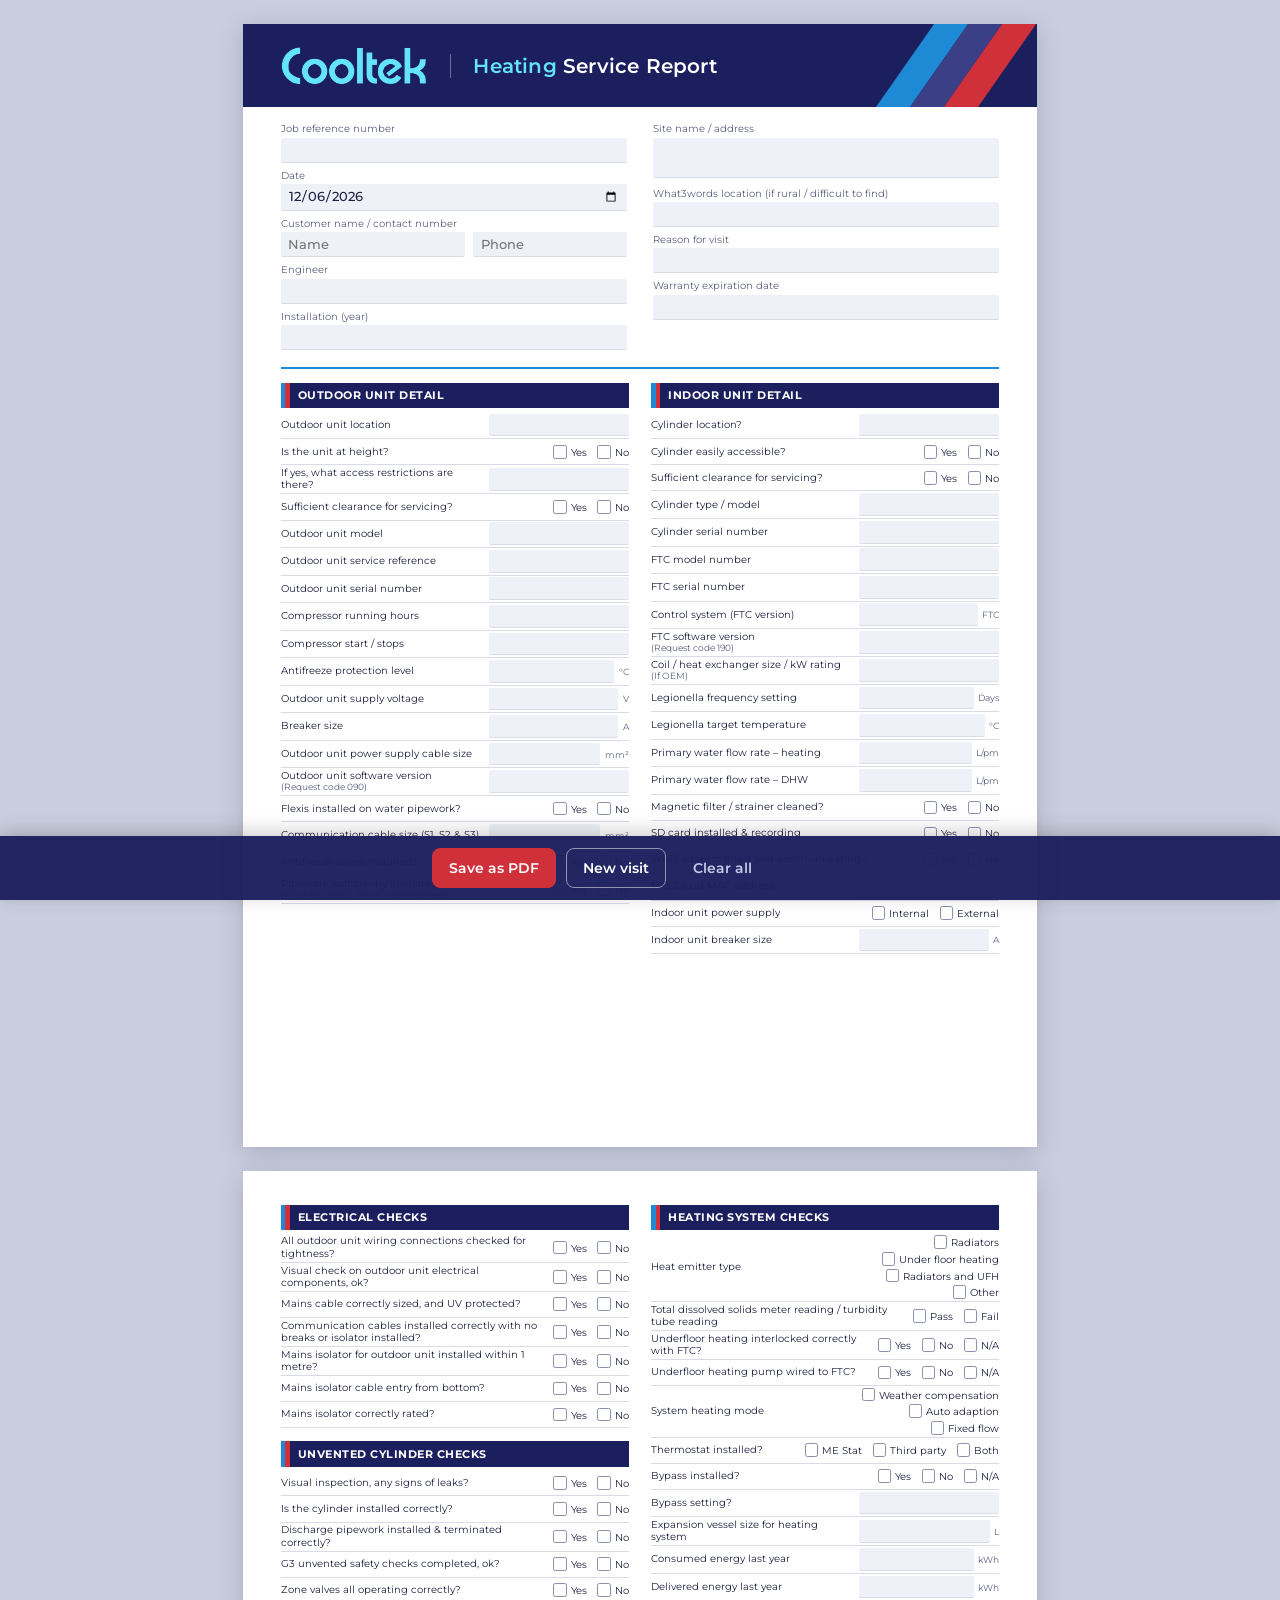
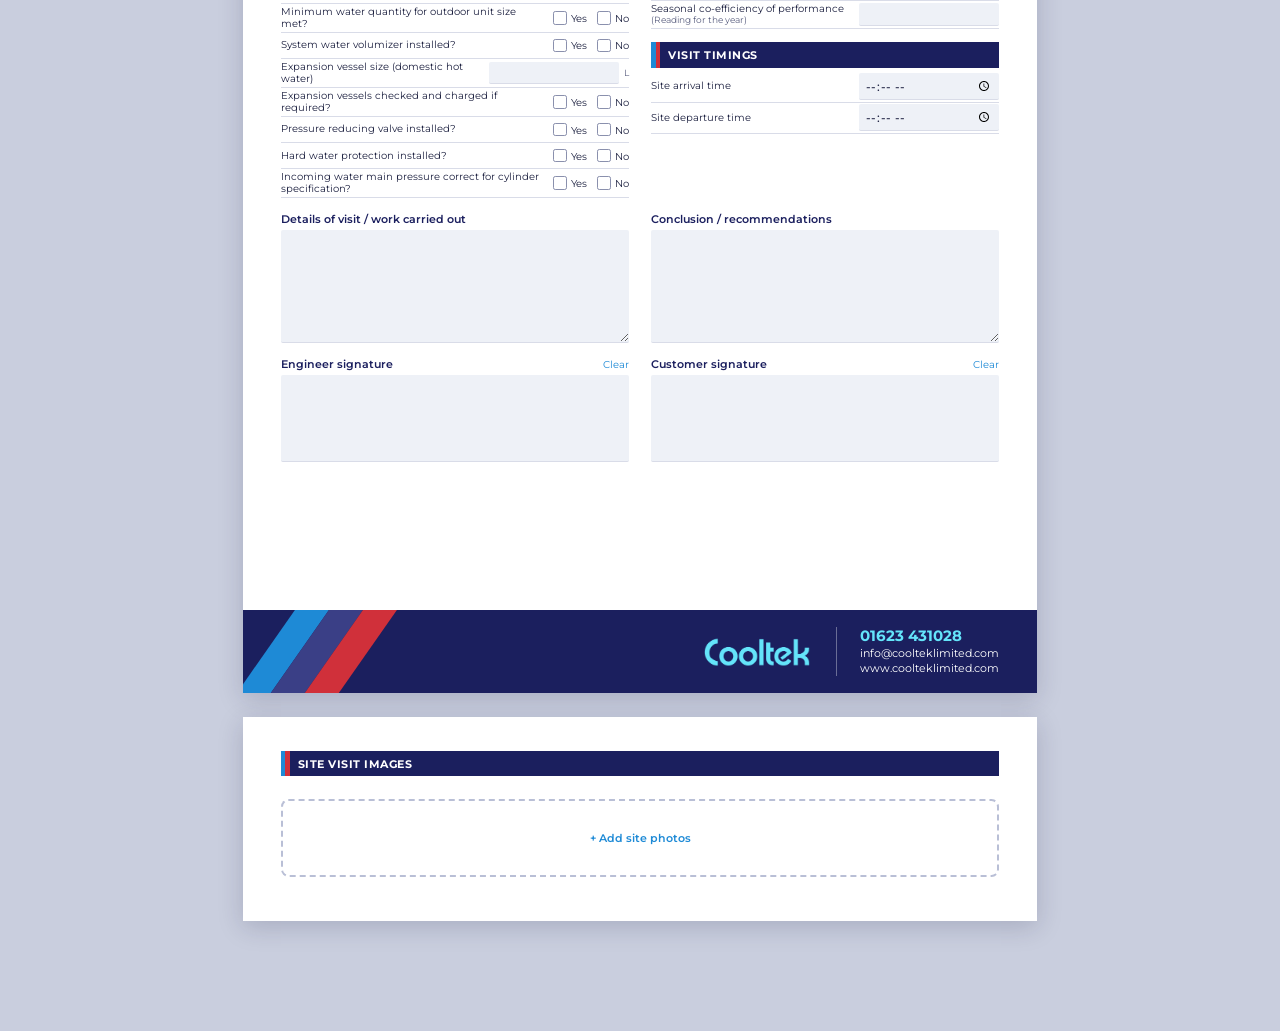
==== index.html @ b704a8ce "Cooltek heating service report web app Co-Authored-By: Claude Opus 5.5 <noreply@anthropic.com> Claud" ====
<!DOCTYPE html>
<html lang="en-GB">
<head>
<meta charset="utf-8">
<meta name="viewport" content="width=device-width, initial-scale=1, viewport-fit=cover">
<title>Cooltek – Heating Service Report</title>
<meta name="theme-color" content="#1b1f5e">
<link rel="manifest" href="manifest.webmanifest">
<link rel="icon" href="icons/icon-192.png">
<link rel="apple-touch-icon" href="icons/icon-192.png">
<link rel="preconnect" href="https://fonts.googleapis.com">
<link rel="preconnect" href="https://fonts.gstatic.com" crossorigin>
<link href="https://fonts.googleapis.com/css2?family=Montserrat:wght@400;500;600;700&display=swap" rel="stylesheet">
<link rel="stylesheet" href="style.css">
</head>
<body>

<div id="pages">
  <!-- PAGE 1 -->
  <section class="page" id="page1">
    <header class="brand-head">
      <img src="logo.png" alt="Cooltek" class="logo">
      <div class="title"><span>Heating</span> Service Report</div>
      <div class="stripes" aria-hidden="true"><i></i><i></i><i></i></div>
    </header>

    <div class="details">
      <div class="col" id="details-left"></div>
      <div class="col" id="details-right"></div>
    </div>

    <div class="two-col">
      <div class="block">
        <h2>Outdoor unit detail</h2>
        <div id="outdoor"></div>
      </div>
      <div class="block">
        <h2>Indoor unit detail</h2>
        <div id="indoor"></div>
      </div>
    </div>
    <div class="page-foot"><span class="pf-contact"></span><span>Page 1 of <b class="pcount">2</b></span></div>
  </section>

  <!-- PAGE 2 -->
  <section class="page" id="page2">
    <div class="two-col top">
      <div>
        <div class="block">
          <h2>Electrical checks</h2>
          <div id="electrical"></div>
        </div>
        <div class="block">
          <h2>Unvented cylinder checks</h2>
          <div id="unvented"></div>
        </div>
      </div>
      <div>
        <div class="block">
          <h2>Heating system checks</h2>
          <div id="heating"></div>
        </div>
        <div class="block">
          <h2>Visit timings</h2>
          <div id="timings"></div>
        </div>
      </div>
    </div>

    <div class="two-col notes">
      <div class="note">
        <label for="f-workDone">Details of visit / work carried out</label>
        <textarea id="f-workDone" data-key="workDone" rows="5"></textarea>
        <div class="print-text" data-mirror="workDone"></div>
      </div>
      <div class="note">
        <label for="f-conclusion">Conclusion / recommendations</label>
        <textarea id="f-conclusion" data-key="conclusion" rows="5"></textarea>
        <div class="print-text" data-mirror="conclusion"></div>
      </div>
    </div>

    <div class="two-col sigs">
      <div class="sig">
        <div class="sig-head"><label>Engineer signature</label><button type="button" class="link no-print" data-clear-sig="sigEngineer">Clear</button></div>
        <canvas data-sig="sigEngineer"></canvas>
      </div>
      <div class="sig">
        <div class="sig-head"><label>Customer signature</label><button type="button" class="link no-print" data-clear-sig="sigCustomer">Clear</button></div>
        <canvas data-sig="sigCustomer"></canvas>
      </div>
    </div>

    <footer class="brand-foot">
      <div class="stripes" aria-hidden="true"><i></i><i></i><i></i></div>
      <img src="logo.png" alt="Cooltek" class="logo">
      <div class="contact">
        <b>01623 431028</b>
        <span>info@coolteklimited.com</span>
        <span>www.coolteklimited.com</span>
      </div>
    </footer>
    <div class="page-foot"><span class="pf-contact"></span><span>Page 2 of <b class="pcount">2</b></span></div>
  </section>

  <!-- PHOTO PAGES are added here by app.js -->
  <section class="page photos-page no-print-empty" id="photosEditor">
    <div class="block">
      <h2>Site visit images</h2>
      <div class="photo-grid" id="photoGrid"></div>
      <label class="add-photos no-print">
        <input type="file" accept="image/*" multiple id="photoInput" hidden>
        <span>+ Add site photos</span>
      </label>
    </div>
  </section>
</div>

<nav class="toolbar no-print">
  <button type="button" class="btn primary" id="btnPdf">Save as PDF</button>
  <button type="button" class="btn" id="btnNewVisit" title="Keep customer, site and unit details, clear everything else">New visit</button>
  <button type="button" class="btn ghost" id="btnClear">Clear all</button>
  <span class="saved" id="savedNote"></span>
</nav>

<script src="app.js"></script>
</body>
</html>
---- style.css ----
/* ===== Cooltek brand ===== */
:root{
  --cyan:#64e4fa;      /* logo */
  --blue:#1e8ad6;      /* stripe 1 */
  --navy:#1b1f5e;      /* stripe 2 / text */
  --red:#d0303a;       /* stripe 3 */
  --ink:#1d2140;
  --muted:#5b6080;
  --line:#d9dce8;
  --fill:#eef1f7;
  --font:"Montserrat",system-ui,-apple-system,"Segoe UI",Roboto,Arial,sans-serif;
}
*{box-sizing:border-box}
html,body{margin:0}
body{font-family:var(--font);color:var(--ink);background:#c9cede;-webkit-print-color-adjust:exact;print-color-adjust:exact}
button,input,textarea,select{font:inherit;color:inherit}

/* ===== Pages ===== */
#pages{padding:24px 0 110px;display:flex;flex-direction:column;align-items:center;gap:24px}
.page{
  background:#fff;width:210mm;min-height:297mm;padding:9mm 10mm 8mm;
  box-shadow:0 6px 24px rgba(20,24,60,.18);position:relative;display:flex;flex-direction:column;
  font-size:8.4pt;
}

/* ===== Header / footer ===== */
.brand-head{
  background:var(--navy);color:#fff;display:flex;align-items:center;gap:6mm;
  margin:-9mm -10mm 4mm;padding:5mm 10mm;position:relative;overflow:hidden;min-height:22mm;
}
.brand-head .logo{height:11mm;width:auto;position:relative;z-index:1}
.brand-head .title{font-size:15pt;font-weight:600;letter-spacing:.2px;position:relative;z-index:1;
  border-left:1px solid rgba(255,255,255,.35);padding-left:6mm}
.brand-head .title span{color:var(--cyan)}
.stripes{position:absolute;top:0;bottom:0;display:flex;gap:0}
.stripes i{display:block;width:9mm;height:100%;transform:skewX(-35deg)}
.stripes i:nth-child(1){background:var(--blue)}
.stripes i:nth-child(2){background:#fff}
.stripes i:nth-child(3){background:var(--red)}
.brand-head .stripes{right:8mm}
.brand-head .stripes i:nth-child(2){background:#3a3f86}

.brand-foot{
  margin:auto -10mm -8mm;margin-top:auto;background:var(--navy);color:#fff;position:relative;overflow:hidden;
  display:flex;align-items:center;justify-content:flex-end;gap:7mm;padding:4.5mm 10mm;min-height:18mm;
}
.brand-foot .stripes{left:6mm}
.brand-foot .stripes i:nth-child(2){background:#3a3f86}
.brand-foot .logo{height:8mm;position:relative}
.brand-foot .contact{display:flex;flex-direction:column;font-size:8pt;line-height:1.35;
  border-left:1px solid rgba(255,255,255,.35);padding-left:6mm;position:relative}
.brand-foot .contact b{font-size:11pt;color:var(--cyan)}
.page-foot{display:none}

/* ===== Job details ===== */
.details{display:grid;grid-template-columns:1fr 1fr;gap:0 7mm;padding-bottom:3mm;border-bottom:2px solid var(--blue);margin-bottom:3.5mm}
.dfield{margin-bottom:1.6mm}
.dfield label{display:block;font-size:7.6pt;color:var(--muted);margin-bottom:.6mm}
.dfield input,.dfield textarea{width:100%;background:var(--fill);border:0;border-bottom:1.5px solid var(--line);
  padding:1.2mm 2mm;font-size:9.5pt;font-weight:500;border-radius:2px;outline:none;resize:none}
.dfield input:focus,.dfield textarea:focus,.val input:focus,.note textarea:focus{border-bottom-color:var(--blue);background:#e3f4fd}
.dfield .split{display:grid;grid-template-columns:1.2fr 1fr;gap:2mm}

/* ===== Sections ===== */
.two-col{display:grid;grid-template-columns:1fr 1fr;gap:6mm}
.block{margin-bottom:3.5mm}
.block h2{
  margin:0 0 1mm;font-size:8.6pt;text-transform:uppercase;letter-spacing:.5px;font-weight:700;
  background:var(--navy);color:#fff;padding:1.5mm 2.5mm 1.5mm 4.5mm;position:relative;
}
.block h2::before{content:"";position:absolute;left:0;top:0;bottom:0;width:1.2mm;background:var(--blue)}
.block h2::after{content:"";position:absolute;left:1.2mm;top:0;bottom:0;width:1.2mm;background:var(--red)}

.row{display:grid;grid-template-columns:1fr 37mm;align-items:center;gap:2mm;
  border-bottom:1px solid var(--line);min-height:6.9mm;padding:.5mm 0}
.row > label{font-size:7.6pt;line-height:1.2;color:var(--ink)}
.row > label small{display:block;color:var(--muted);font-size:6.8pt}
.row.wide{grid-template-columns:1fr}
.row.wide .val{justify-content:flex-start}
.val{display:flex;align-items:center;gap:1.2mm;justify-content:flex-end;flex-wrap:wrap}
.val input[type=text],.val input[type=time],.val input[type=number]{
  flex:1;min-width:0;width:100%;background:var(--fill);border:0;border-bottom:1.5px solid var(--line);
  padding:.9mm 1.5mm;font-size:9pt;font-weight:500;border-radius:2px;outline:none}
.row.opts{grid-template-columns:1fr auto}
.iw{display:block;flex:1;min-width:0}
.iw input{width:100%}
.pv{display:none}
.unit{font-size:7pt;color:var(--muted);white-space:nowrap}

/* tick options */
.opt{display:inline-flex;align-items:center;gap:1mm;font-size:7.4pt;cursor:pointer;user-select:none;white-space:nowrap}
.opt input{position:absolute;opacity:0;pointer-events:none}
.opt .box{width:3.6mm;height:3.6mm;border:1.2px solid #8a90ad;border-radius:.6mm;display:inline-grid;place-items:center;background:#fff}
.opt input:checked + .box{background:var(--navy);border-color:var(--navy)}
.opt input:checked + .box::after{content:"";width:1mm;height:2mm;border:solid #fff;border-width:0 .45mm .45mm 0;transform:translateY(-.25mm) rotate(45deg)}
.opt input:focus-visible + .box{outline:2px solid var(--blue);outline-offset:1px}
.opt + .opt{margin-left:1.6mm}
.val.stack{flex-direction:column;align-items:flex-end;gap:.8mm}
.val.stack .opt{margin-left:0}
.val.grid2{display:grid;grid-template-columns:auto auto;justify-content:end;gap:.8mm 2.5mm}
.val.grid2 .opt{margin-left:0}

/* notes */
.notes{margin-top:.5mm}
.note label{display:block;font-weight:600;font-size:8pt;margin-bottom:1mm;color:var(--navy)}
.note textarea{width:100%;background:var(--fill);border:0;border-bottom:1.5px solid var(--line);padding:2mm;font-size:9pt;
  resize:vertical;outline:none;border-radius:2px;min-height:30mm;line-height:1.35}
.print-text{display:none}

/* signatures */
.sigs{margin:3mm 0 4mm}
.sig-head{display:flex;justify-content:space-between;align-items:baseline}
.sig-head label{font-weight:600;font-size:8pt;color:var(--navy)}
.sig canvas{display:block;width:100%;aspect-ratio:4/1;height:auto;background:var(--fill);border-bottom:1.5px solid var(--line);touch-action:none;cursor:crosshair;border-radius:2px;margin-top:1mm}
.link{background:none;border:0;color:var(--blue);font-size:7.5pt;cursor:pointer;padding:0}

/* photos */
.photo-grid{display:grid;grid-template-columns:1fr 1fr;gap:4mm;margin-top:2mm}
.photo{position:relative;break-inside:avoid;page-break-inside:avoid}
.photo img{display:block;width:100%;height:78mm;object-fit:cover;border-radius:1mm;background:var(--fill)}
.photo .del{position:absolute;top:2mm;right:2mm;width:8mm;height:8mm;border-radius:50%;border:0;background:rgba(27,31,94,.85);color:#fff;font-size:12pt;cursor:pointer;line-height:1}
.add-photos{display:flex;justify-content:center;align-items:center;margin-top:4mm;border:2px dashed #b9bfd6;border-radius:2mm;padding:8mm;cursor:pointer;color:var(--blue);font-weight:600}
.add-photos:hover{background:#f4f8ff}
.photos-page{min-height:auto}

/* ===== Toolbar ===== */
.toolbar{position:fixed;left:0;right:0;bottom:0;display:flex;gap:10px;align-items:center;justify-content:center;flex-wrap:wrap;
  padding:12px 14px calc(12px + env(safe-area-inset-bottom));background:rgba(27,31,94,.97);box-shadow:0 -4px 18px rgba(0,0,0,.2);z-index:10}
.btn{border:1.5px solid rgba(255,255,255,.5);background:transparent;color:#fff;border-radius:8px;padding:10px 16px;font-weight:600;font-size:14px;cursor:pointer}
.btn.primary{background:var(--red);border-color:var(--red)}
.btn.ghost{border-color:transparent;color:#c5c9e6}
.btn:active{transform:translateY(1px)}
.saved{color:#9fe9f8;font-size:12px;min-width:70px}

/* ===== Mobile screen layout ===== */
@media screen and (max-width: 860px){
  #pages{padding:0 0 120px;gap:10px}
  .page{width:100%;min-height:0;padding:14px 14px 16px;font-size:13px;box-shadow:none}
  .brand-head{margin:-14px -14px 14px;padding:16px 14px;min-height:0;gap:14px;flex-wrap:wrap}
  .brand-head .logo{height:30px}
  .brand-head .title{font-size:17px;padding-left:14px}
  .brand-head .stripes{right:-30px}
  .brand-head .stripes i{width:22px}
  .brand-foot{margin:16px -14px -16px;justify-content:center;padding:16px 14px}
  .brand-foot .stripes{display:none}
  .brand-foot .logo{height:24px}
  .brand-foot .contact{font-size:12px;padding-left:14px}
  .brand-foot .contact b{font-size:15px}
  .details,.two-col{grid-template-columns:1fr;gap:0}
  .details{padding-bottom:10px;margin-bottom:14px}
  .dfield{margin-bottom:10px}
  .dfield label,.row > label,.note label,.sig-head label{font-size:13px}
  .row > label small{font-size:11.5px}
  .dfield input,.dfield textarea,.val input[type=text],.val input[type=time],.val input[type=number],.note textarea{font-size:16px;padding:9px 10px}
  .block{margin-bottom:16px}
  .block h2{font-size:13px;padding:9px 10px 9px 16px}
  .block h2::before,.block h2::after{width:4px}
  .block h2::after{left:4px}
  .row:not(.opts){grid-template-columns:1fr 46%}
  .row{min-height:48px;padding:6px 0;gap:10px}
  .unit{font-size:12px}
  .opt{font-size:14px;gap:6px;padding:4px 0}
  .opt .box{width:24px;height:24px;border-radius:5px;border-width:2px}
  .opt input:checked + .box::after{width:6px;height:12px;border-width:0 3px 3px 0}
  .opt + .opt{margin-left:12px}
  .val.stack{gap:4px}.val.grid2{gap:4px 12px}
  .note{margin-bottom:12px}
  .note textarea{min-height:120px}
  .link{font-size:14px}
  .photo img{height:42vw}
  .photo .del{width:32px;height:32px;font-size:18px}
  .btn{padding:11px 14px;font-size:15px;flex:1 1 auto}
  .saved{flex-basis:100%;text-align:center;min-width:0;order:9}
}

/* ===== PRINT / PDF ===== */
@page{size:A4;margin:0}
@media print{
  html,body{background:#fff}
  #pages{padding:0;gap:0;display:block}
  .page{box-shadow:none;margin:0;width:210mm;height:297mm;min-height:0;overflow:hidden;page-break-after:always;break-after:page}
  .page:last-child{page-break-after:auto;break-after:auto}
  .no-print,.toolbar,.photo .del{display:none !important}
  .photos-page{height:auto;overflow:visible}
  .photos-page.empty{display:none !important}
  #page2.last{page-break-after:auto;break-after:auto}
  input,textarea{border-bottom-color:transparent !important}
  .note textarea{display:none}
  .print-text{display:block;white-space:pre-wrap;background:var(--fill);padding:2mm;font-size:9pt;line-height:1.35;height:36mm;overflow:hidden;border-radius:2px}
  .iw input{display:none !important}
  .pv{display:block;background:var(--fill);border-radius:2px;white-space:pre-wrap;overflow-wrap:anywhere;font-weight:500}
  .dfield .pv{font-size:9.5pt;padding:1.2mm 2mm;min-height:6.6mm}
  .val .pv{font-size:9pt;padding:.9mm 1.5mm;min-height:5.4mm;line-height:1.2}
  .dfield input,.val input{background:var(--fill)}
  input::placeholder,textarea::placeholder{color:transparent}
  input[type=time]::-webkit-calendar-picker-indicator,input[type=date]::-webkit-calendar-picker-indicator{display:none}
}
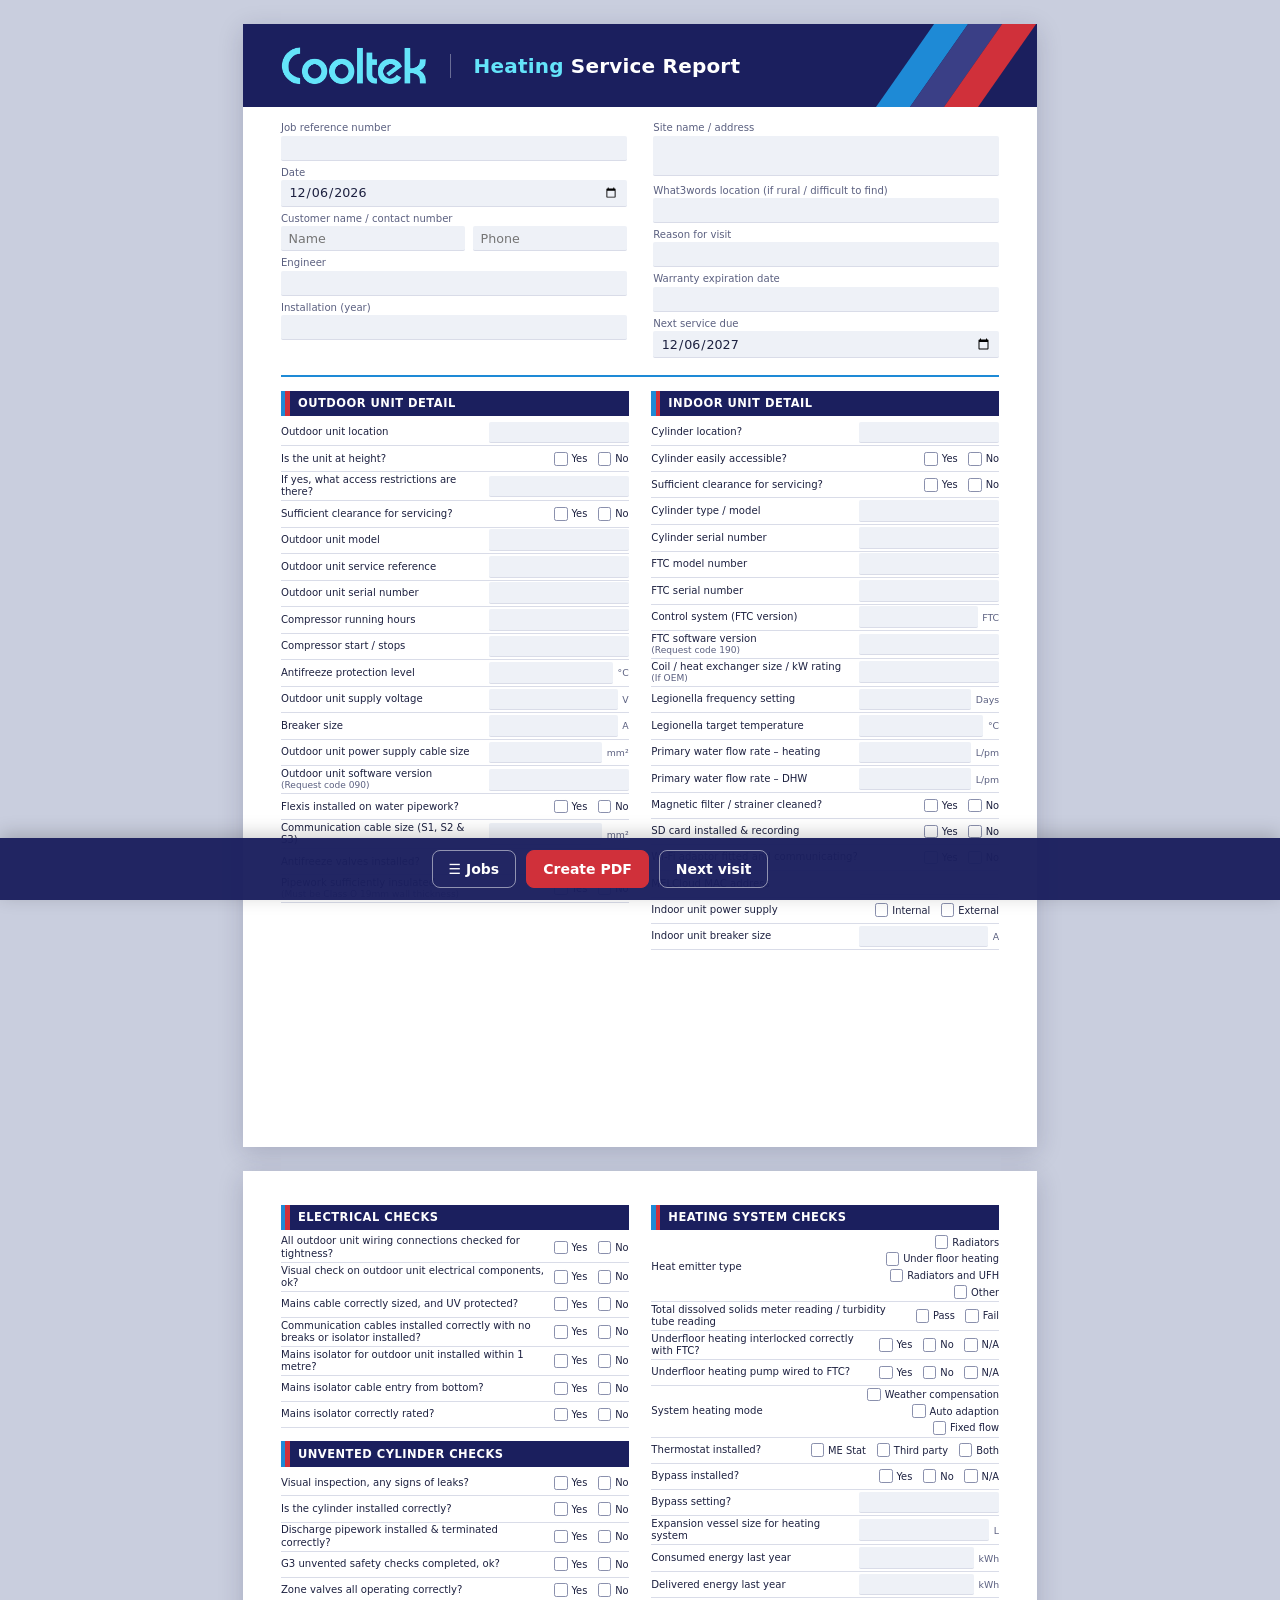
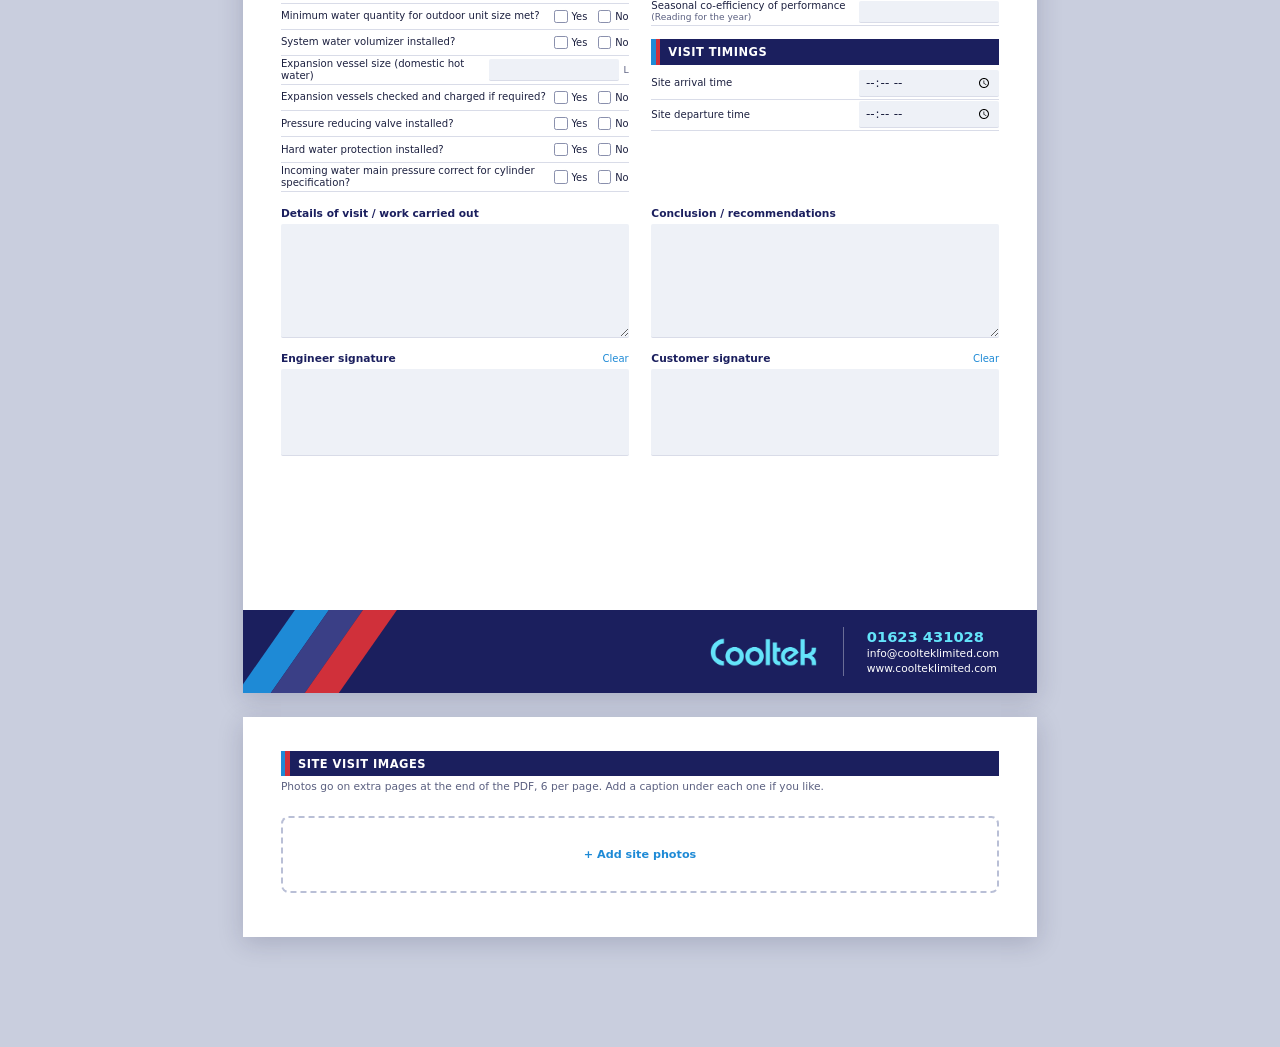
==== commit 2f3d6ff7: "One-tap PDF with share, saved jobs, last-visit comparison, next service date, photo captions, footer" ====
--- a/index.html
+++ b/index.html
@@ -8,9 +8,6 @@
 <link rel="manifest" href="manifest.webmanifest">
 <link rel="icon" href="icons/icon-192.png">
 <link rel="apple-touch-icon" href="icons/icon-192.png">
-<link rel="preconnect" href="https://fonts.googleapis.com">
-<link rel="preconnect" href="https://fonts.gstatic.com" crossorigin>
-<link href="https://fonts.googleapis.com/css2?family=Montserrat:wght@400;500;600;700&display=swap" rel="stylesheet">
 <link rel="stylesheet" href="style.css">
 </head>
 <body>
@@ -39,7 +36,6 @@
         <div id="indoor"></div>
       </div>
     </div>
-    <div class="page-foot"><span class="pf-contact"></span><span>Page 1 of <b class="pcount">2</b></span></div>
   </section>
 
   <!-- PAGE 2 -->
@@ -94,21 +90,17 @@
     <footer class="brand-foot">
       <div class="stripes" aria-hidden="true"><i></i><i></i><i></i></div>
       <img src="logo.png" alt="Cooltek" class="logo">
-      <div class="contact">
-        <b>01623 431028</b>
-        <span>info@coolteklimited.com</span>
-        <span>www.coolteklimited.com</span>
-      </div>
+      <div class="contact" id="footContact"></div>
     </footer>
-    <div class="page-foot"><span class="pf-contact"></span><span>Page 2 of <b class="pcount">2</b></span></div>
   </section>
 
-  <!-- PHOTO PAGES are added here by app.js -->
-  <section class="page photos-page no-print-empty" id="photosEditor">
+  <!-- Photos (on screen only; the PDF gets its own photo pages) -->
+  <section class="page photos-page no-print" id="photosEditor">
     <div class="block">
       <h2>Site visit images</h2>
+      <p class="hint">Photos go on extra pages at the end of the PDF, 6 per page. Add a caption under each one if you like.</p>
       <div class="photo-grid" id="photoGrid"></div>
-      <label class="add-photos no-print">
+      <label class="add-photos">
         <input type="file" accept="image/*" multiple id="photoInput" hidden>
         <span>+ Add site photos</span>
       </label>
@@ -117,11 +109,41 @@
 </div>
 
 <nav class="toolbar no-print">
-  <button type="button" class="btn primary" id="btnPdf">Save as PDF</button>
-  <button type="button" class="btn" id="btnNewVisit" title="Keep customer, site and unit details, clear everything else">New visit</button>
-  <button type="button" class="btn ghost" id="btnClear">Clear all</button>
+  <button type="button" class="btn" id="btnJobs">☰ Jobs</button>
+  <button type="button" class="btn primary" id="btnPdf">Create PDF</button>
+  <button type="button" class="btn" id="btnNewVisit" title="Start next visit for this site">Next visit</button>
   <span class="saved" id="savedNote"></span>
 </nav>
+
+<!-- Jobs panel -->
+<div class="overlay no-print" id="jobsPanel" hidden>
+  <div class="panel">
+    <div class="panel-head">
+      <h3>Jobs</h3>
+      <button type="button" class="x" data-close aria-label="Close">×</button>
+    </div>
+    <input type="search" id="jobSearch" placeholder="Search customer, address, job ref, serial…" autocomplete="off">
+    <button type="button" class="btn-blank" id="btnBlank">+ New blank report</button>
+    <div class="job-list" id="jobList"></div>
+  </div>
+</div>
+
+<!-- PDF ready sheet -->
+<div class="overlay no-print" id="pdfSheet" hidden>
+  <div class="panel small">
+    <div class="panel-head">
+      <h3>PDF ready</h3>
+      <button type="button" class="x" data-close aria-label="Close">×</button>
+    </div>
+    <p class="pdf-name" id="pdfName"></p>
+    <div class="sheet-actions">
+      <button type="button" class="btn primary big" id="btnShare">Share / send</button>
+      <button type="button" class="btn dark big" id="btnDownload">Download</button>
+    </div>
+  </div>
+</div>
+
+<div class="toast no-print" id="toast" hidden></div>
 
 <script src="app.js"></script>
 </body>
--- a/style.css
+++ b/style.css
@@ -8,7 +8,7 @@
   --muted:#5b6080;
   --line:#d9dce8;
   --fill:#eef1f7;
-  --font:"Montserrat",system-ui,-apple-system,"Segoe UI",Roboto,Arial,sans-serif;
+  --font:system-ui,-apple-system,"Segoe UI",Roboto,Arial,sans-serif;
 }
 *{box-sizing:border-box}
 html,body{margin:0}
@@ -133,7 +133,7 @@
 .saved{color:#9fe9f8;font-size:12px;min-width:70px}
 
 /* ===== Mobile screen layout ===== */
-@media screen and (max-width: 860px){
+@media screen and (max-width: 780px){
   #pages{padding:0 0 120px;gap:10px}
   .page{width:100%;min-height:0;padding:14px 14px 16px;font-size:13px;box-shadow:none}
   .brand-head{margin:-14px -14px 14px;padding:16px 14px;min-height:0;gap:14px;flex-wrap:wrap}
@@ -170,28 +170,66 @@
   .photo img{height:42vw}
   .photo .del{width:32px;height:32px;font-size:18px}
   .btn{padding:11px 14px;font-size:15px;flex:1 1 auto}
+  .prev-hint{font-size:12.5px;margin-top:2px}
+  .hint{font-size:13px}
   .saved{flex-basis:100%;text-align:center;min-width:0;order:9}
 }
 
-/* ===== PRINT / PDF ===== */
+/* ===== Extras ===== */
+.hint{color:var(--muted);font-size:8pt;margin:1mm 0 2mm}
+.prev-hint{grid-column:1 / -1;font-size:6.8pt;color:var(--muted);margin-top:-.3mm}
+.prev-hint b{color:var(--blue);font-weight:600}
+.prev-hint.warn{color:var(--red)}
+.prev-hint.warn b{color:var(--red)}
+.photo .cap{width:100%;margin-top:1.5mm;border:0;border-bottom:1.5px solid var(--line);background:var(--fill);padding:1.5mm 2mm;font-size:9pt;border-radius:2px;outline:none}
+.photo figcaption{font-size:8.5pt;margin-top:1.2mm;color:var(--ink);font-weight:500;min-height:4mm}
+.brand-foot .contact .small{font-size:6.8pt;color:#c5c9e6}
+.photo-num{position:absolute;right:10mm;bottom:6mm;font-size:7pt;color:var(--muted)}
+
+/* panels */
+.overlay{position:fixed;inset:0;background:rgba(15,18,50,.55);z-index:50;display:flex;justify-content:flex-end}
+.overlay[hidden]{display:none}
+.panel{background:#fff;width:min(440px,100%);height:100%;display:flex;flex-direction:column;padding:16px 16px calc(16px + env(safe-area-inset-bottom));gap:12px;overflow:hidden;font-size:15px}
+.panel.small{height:auto;align-self:flex-end;width:100%;max-width:520px;margin:0 auto;border-radius:16px 16px 0 0}
+#pdfSheet{justify-content:center}
+.panel-head{display:flex;justify-content:space-between;align-items:center}
+.panel-head h3{margin:0;font-size:19px;color:var(--navy)}
+.x{background:none;border:0;font-size:28px;line-height:1;color:var(--muted);cursor:pointer;padding:0 4px}
+#jobSearch{width:100%;padding:12px;border:1.5px solid var(--line);border-radius:10px;font-size:16px;outline:none}
+#jobSearch:focus{border-color:var(--blue)}
+.btn-blank{background:var(--fill);border:1.5px dashed #b9bfd6;border-radius:10px;padding:12px;color:var(--blue);font-weight:600;cursor:pointer;font-size:15px}
+.job-list{overflow:auto;flex:1;margin:0 -16px;padding:0 16px}
+.job{border-bottom:1px solid var(--line);padding:12px 0;display:flex;gap:10px;align-items:center}
+.job.current{background:linear-gradient(90deg,#e3f4fd,transparent);margin:0 -16px;padding:12px 16px}
+.job-main{flex:1;min-width:0;cursor:pointer}
+.job-main b{display:block;font-size:15px;color:var(--navy);white-space:nowrap;overflow:hidden;text-overflow:ellipsis}
+.job-main span{display:block;font-size:13px;color:var(--muted);white-space:nowrap;overflow:hidden;text-overflow:ellipsis}
+.job-actions{display:flex;gap:6px}
+.job-actions button{border:1.5px solid var(--line);background:#fff;border-radius:8px;padding:7px 9px;font-size:13px;cursor:pointer;color:var(--navy);font-weight:600}
+.job-actions .del{color:var(--red);border-color:transparent;font-size:16px}
+.empty-list{color:var(--muted);text-align:center;padding:30px 0}
+.pdf-name{margin:0;color:var(--muted);font-size:14px;word-break:break-word}
+.sheet-actions{display:flex;gap:10px}
+.btn.big{flex:1;padding:14px;font-size:16px}
+.btn.dark{background:var(--navy);border-color:var(--navy)}
+.toast{position:fixed;left:50%;bottom:90px;transform:translateX(-50%);background:var(--ink);color:#fff;padding:10px 16px;border-radius:10px;font-size:14px;z-index:60;max-width:90%;text-align:center}
+.btn:disabled{opacity:.6}
+
+/* ===== PDF / print layout (same rules for the PDF maker and the browser's print) ===== */
 @page{size:A4;margin:0}
-@media print{
-  html,body{background:#fff}
-  #pages{padding:0;gap:0;display:block}
-  .page{box-shadow:none;margin:0;width:210mm;height:297mm;min-height:0;overflow:hidden;page-break-after:always;break-after:page}
-  .page:last-child{page-break-after:auto;break-after:auto}
-  .no-print,.toolbar,.photo .del{display:none !important}
-  .photos-page{height:auto;overflow:visible}
-  .photos-page.empty{display:none !important}
-  #page2.last{page-break-after:auto;break-after:auto}
-  input,textarea{border-bottom-color:transparent !important}
-  .note textarea{display:none}
-  .print-text{display:block;white-space:pre-wrap;background:var(--fill);padding:2mm;font-size:9pt;line-height:1.35;height:36mm;overflow:hidden;border-radius:2px}
-  .iw input{display:none !important}
-  .pv{display:block;background:var(--fill);border-radius:2px;white-space:pre-wrap;overflow-wrap:anywhere;font-weight:500}
-  .dfield .pv{font-size:9.5pt;padding:1.2mm 2mm;min-height:6.6mm}
-  .val .pv{font-size:9pt;padding:.9mm 1.5mm;min-height:5.4mm;line-height:1.2}
-  .dfield input,.val input{background:var(--fill)}
-  input::placeholder,textarea::placeholder{color:transparent}
-  input[type=time]::-webkit-calendar-picker-indicator,input[type=date]::-webkit-calendar-picker-indicator{display:none}
-}
+@media print{ body{background:#fff} #pages{padding:0;gap:0;display:block} .no-print,.toolbar{display:none !important} }
+.pdf-render .page{box-shadow:none;margin:0;width:210mm;height:297mm;min-height:0;overflow:hidden;page-break-after:always;break-after:page;font-size:8.4pt}
+.pdf-render .page:last-child{page-break-after:auto;break-after:auto}
+.pdf-render .no-print,.pdf-render .link{display:none !important}
+.pdf-render input,.pdf-render textarea{border-bottom-color:transparent !important}
+.pdf-render .note textarea{display:none}
+.pdf-render .print-text{display:block;white-space:pre-wrap;background:var(--fill);padding:2mm;font-size:9pt;line-height:1.35;height:36mm;overflow:hidden;border-radius:2px}
+.pdf-render .iw input{display:none !important}
+.pdf-render .pv{display:block;background:var(--fill);border-radius:2px;white-space:pre-wrap;overflow-wrap:anywhere;font-weight:500}
+.pdf-render .dfield .pv{font-size:9.5pt;padding:1.2mm 2mm;min-height:6.6mm}
+.pdf-render .val .pv{font-size:9pt;padding:.9mm 1.5mm;min-height:5.4mm;line-height:1.2}
+.pdf-render .dfield textarea{display:none}
+.pdf-render .dfield .pv-ta{display:block;background:var(--fill);border-radius:2px;white-space:pre-wrap;font-size:9.5pt;font-weight:500;padding:1.2mm 2mm;min-height:11mm}
+.pdf-render .sig img{display:block;width:100%;aspect-ratio:4/1;object-fit:contain;background:var(--fill);border-radius:2px;margin-top:1mm}
+.pdf-render .photo img{height:72mm}
+.pv-ta{display:none}
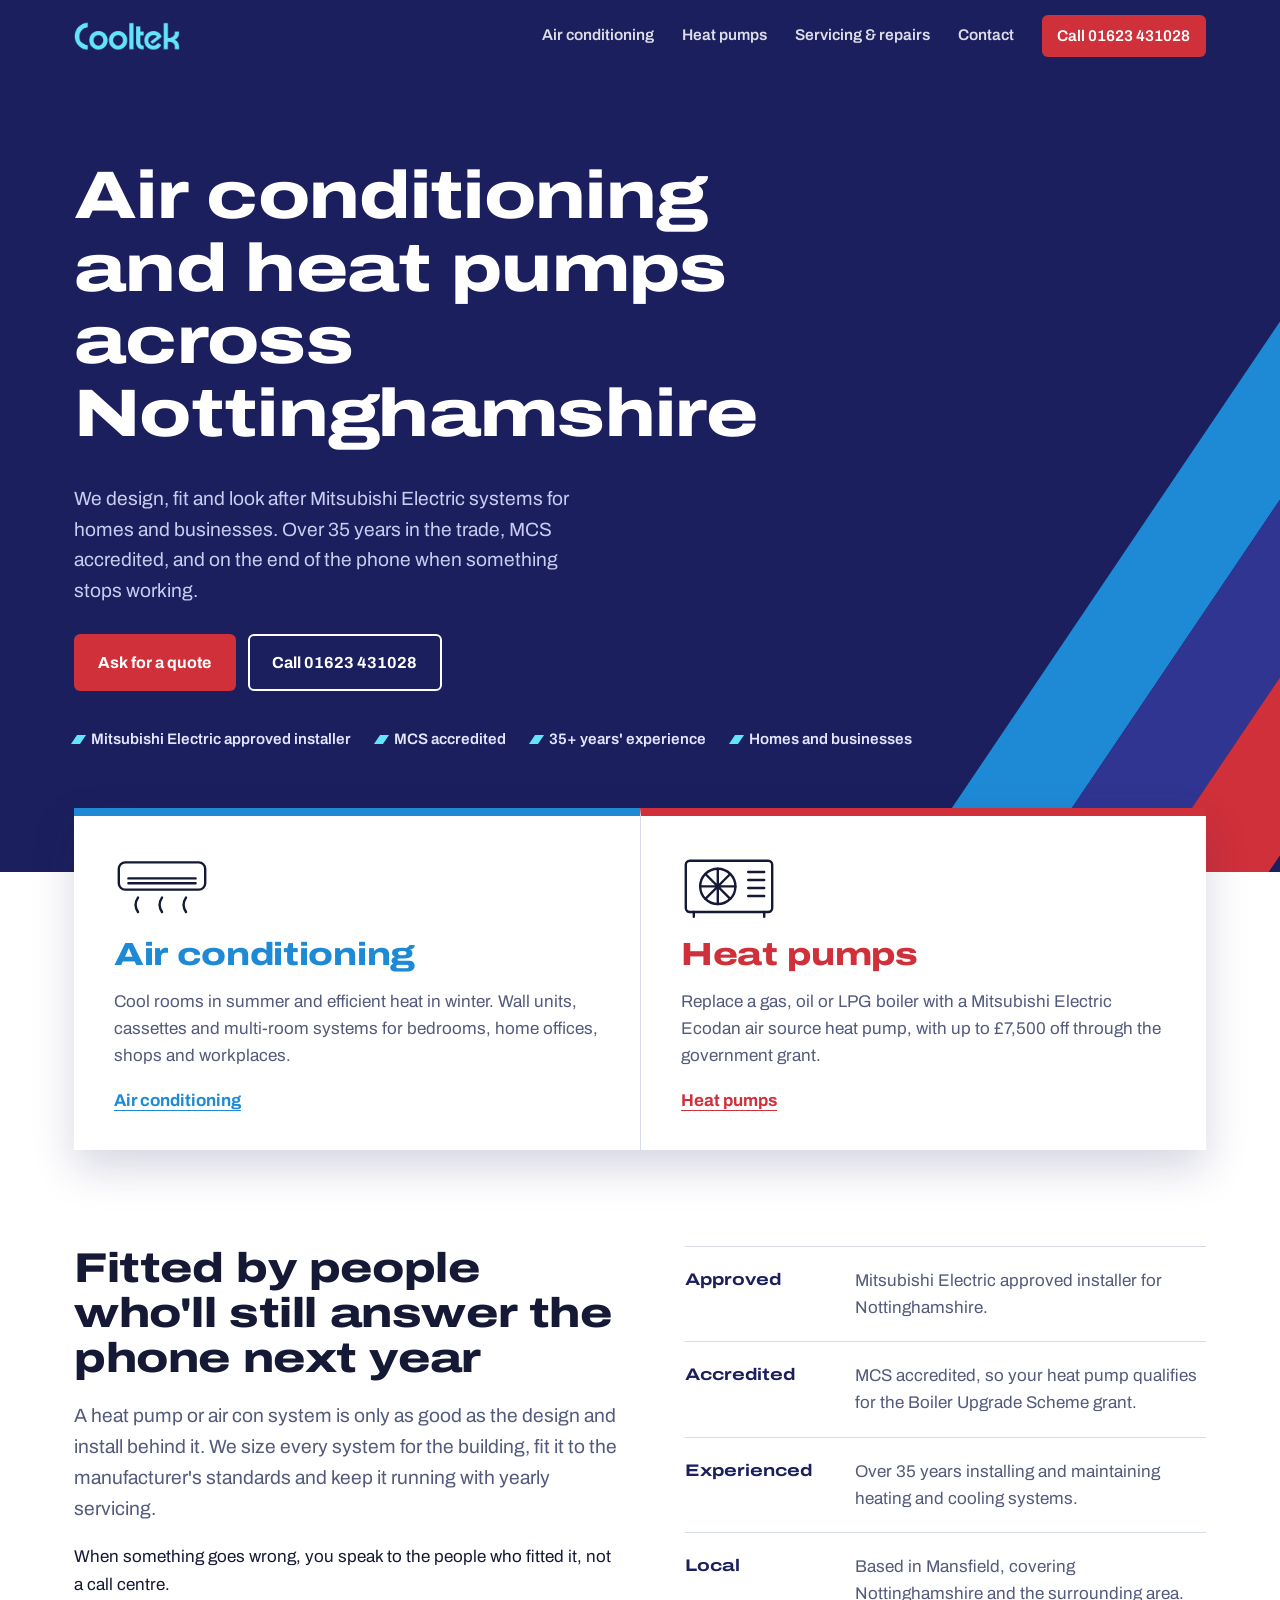
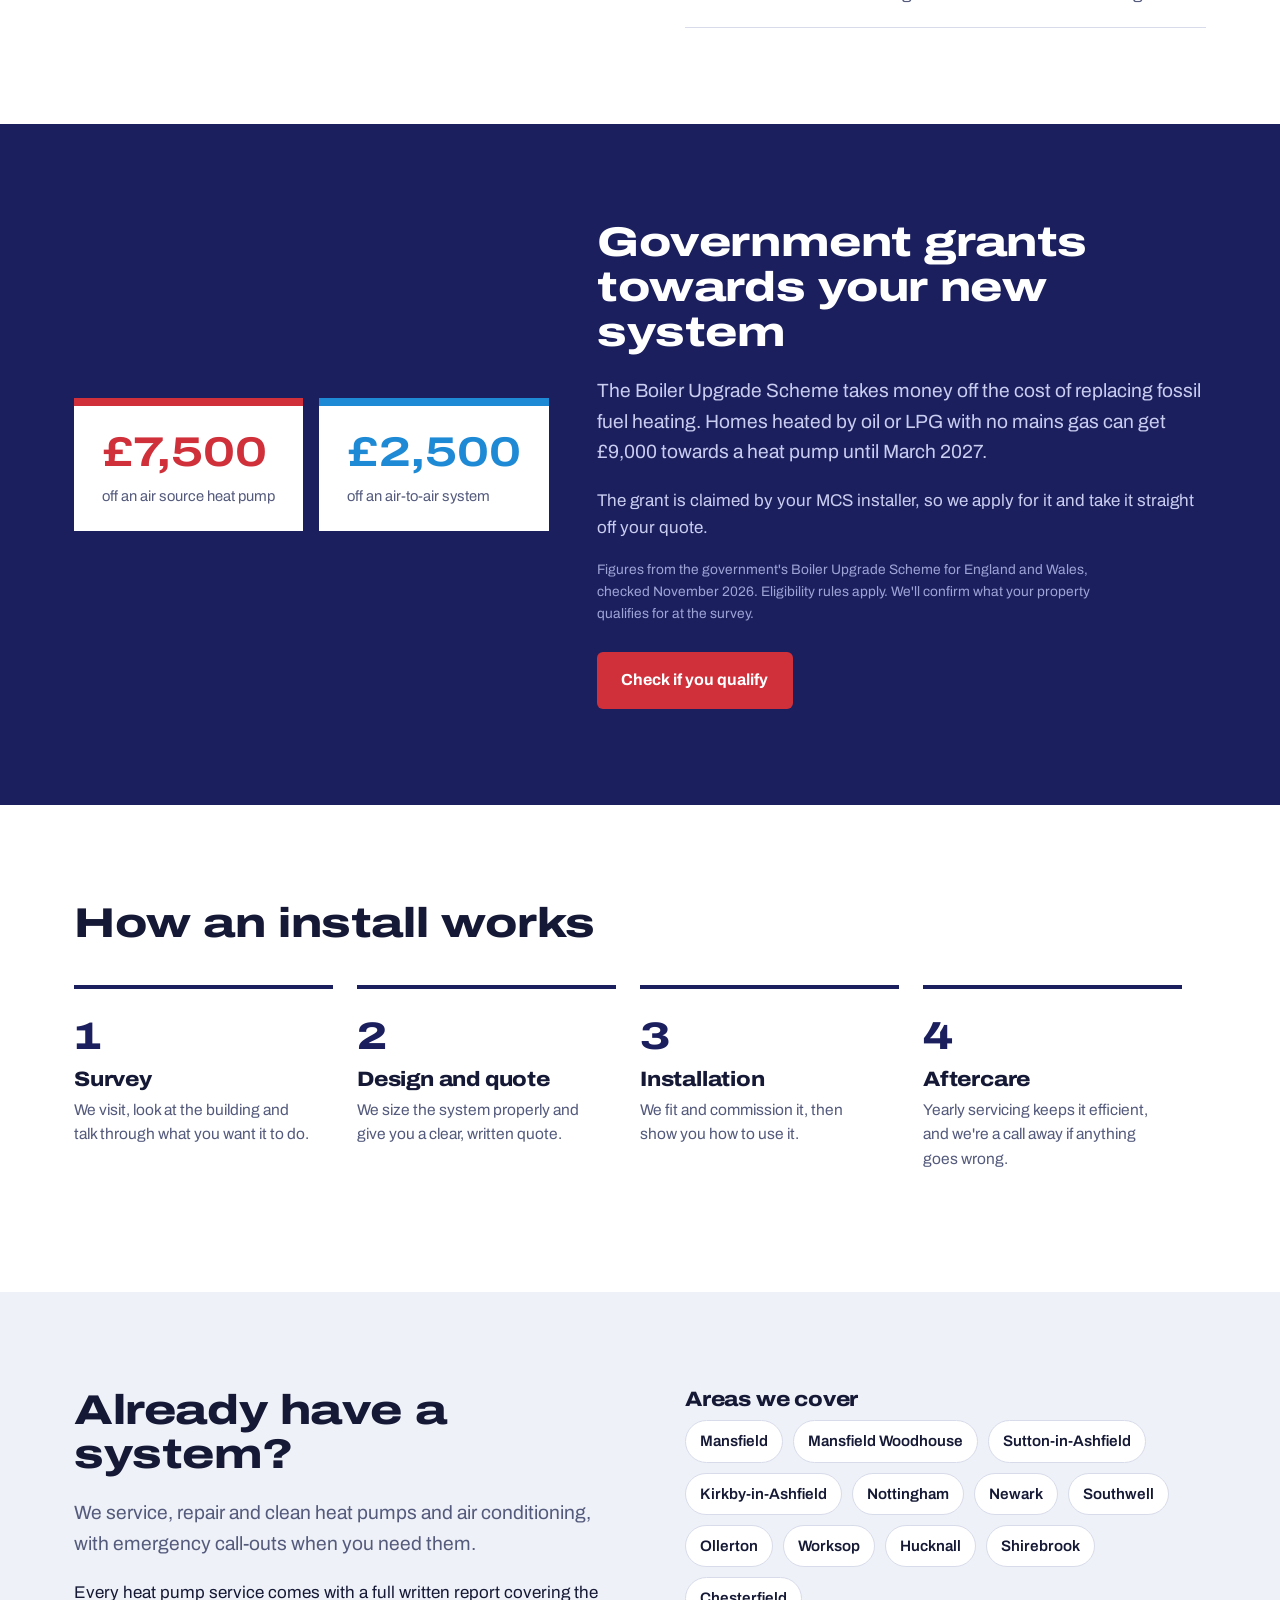
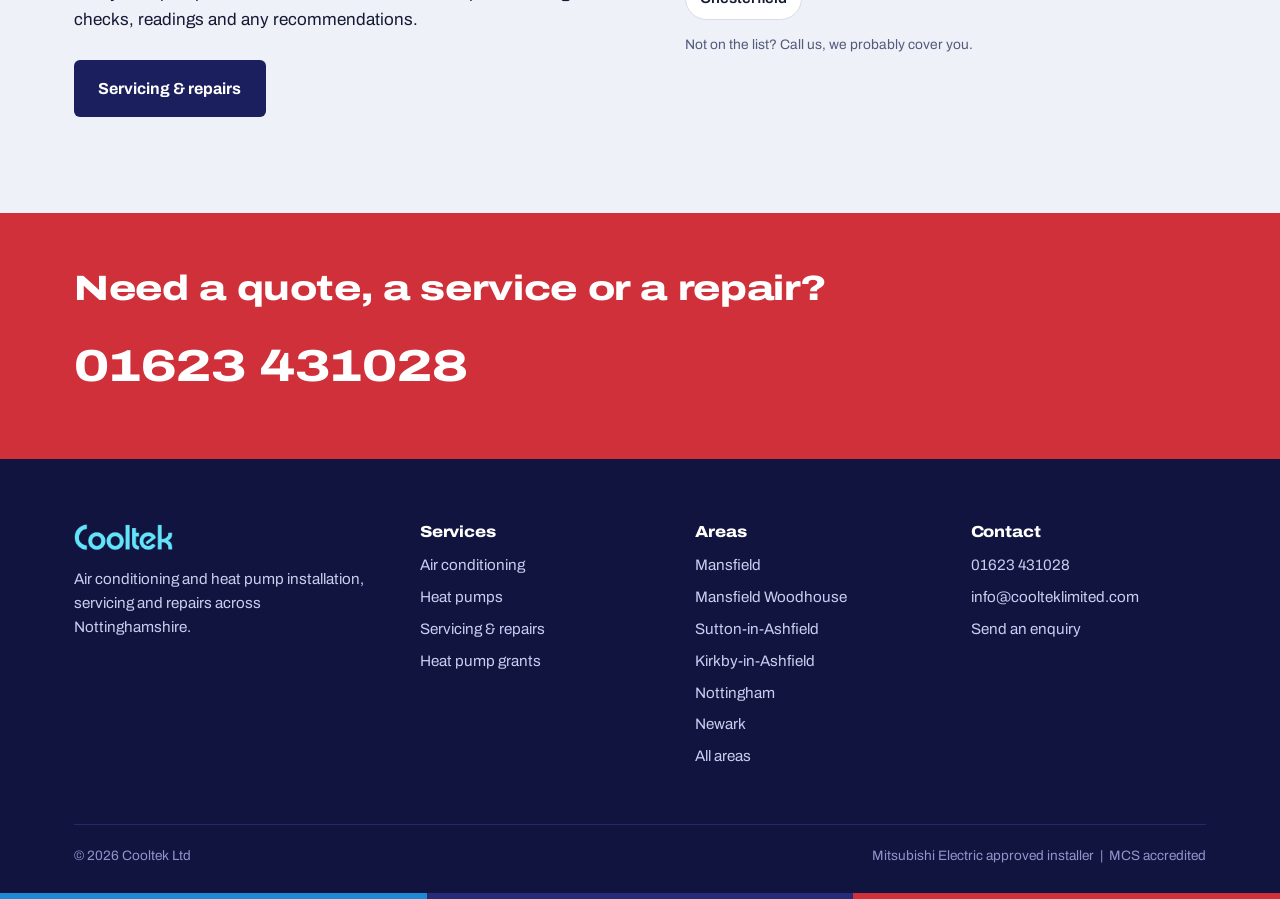
==== commit 334a4ea4: "New Cooltek website; move service report app to /reports Co-Authored-By: Claude Opus 5.5 <noreply@an" ====
--- a/index.html
+++ b/index.html
@@ -2,149 +2,140 @@
 <html lang="en-GB">
 <head>
 <meta charset="utf-8">
-<meta name="viewport" content="width=device-width, initial-scale=1, viewport-fit=cover">
-<title>Cooltek – Heating Service Report</title>
+<meta name="viewport" content="width=device-width, initial-scale=1">
+<title>Cooltek | Air conditioning & heat pumps in Nottinghamshire</title>
+<meta name="description" content="Mitsubishi Electric approved installer of air conditioning and air source heat pumps for homes and businesses across Nottinghamshire. MCS accredited, 35+ years' experience.">
+<meta property="og:title" content="Cooltek | Air conditioning & heat pumps in Nottinghamshire">
+<meta property="og:description" content="Mitsubishi Electric approved installer of air conditioning and air source heat pumps for homes and businesses across Nottinghamshire. MCS accredited, 35+ years' experience.">
 <meta name="theme-color" content="#1b1f5e">
-<link rel="manifest" href="manifest.webmanifest">
-<link rel="icon" href="icons/icon-192.png">
-<link rel="apple-touch-icon" href="icons/icon-192.png">
-<link rel="stylesheet" href="style.css">
+<link rel="icon" href="assets/icon-192.png">
+<link rel="preconnect" href="https://fonts.googleapis.com">
+<link rel="preconnect" href="https://fonts.gstatic.com" crossorigin>
+<link href="https://fonts.googleapis.com/css2?family=Archivo:wdth,wght@62..125,400..800&display=swap" rel="stylesheet">
+<link rel="stylesheet" href="assets/site.css">
 </head>
-<body>
+<body class="">
+<a class="skip" href="#main">Skip to content</a>
+<header class="site-head">
+  <div class="wrap">
+    <a class="brand" href="index.html"><img src="assets/logo.png" alt="Cooltek home" width="150" height="30"></a>
+    <button class="menu-btn" aria-expanded="false" aria-controls="nav" aria-label="Menu">☰</button>
+    <nav class="nav" id="nav"><a href="air-conditioning.html">Air conditioning</a><a href="heat-pumps.html">Heat pumps</a><a href="servicing.html">Servicing & repairs</a><a href="contact.html">Contact</a><a class="call" href="tel:+441623431028">Call 01623 431028</a></nav>
+  </div>
+</header>
+<main id="main">
 
-<div id="pages">
-  <!-- PAGE 1 -->
-  <section class="page" id="page1">
-    <header class="brand-head">
-      <img src="logo.png" alt="Cooltek" class="logo">
-      <div class="title"><span>Heating</span> Service Report</div>
-      <div class="stripes" aria-hidden="true"><i></i><i></i><i></i></div>
-    </header>
+<script type="application/ld+json">{"@context": "https://schema.org", "@type": "HVACBusiness", "name": "Cooltek Ltd", "telephone": "01623 431028", "email": "info@coolteklimited.com", "areaServed": ["Nottinghamshire", "Mansfield", "Mansfield Woodhouse", "Sutton-in-Ashfield", "Kirkby-in-Ashfield", "Nottingham", "Newark", "Southwell", "Ollerton", "Worksop", "Hucknall", "Shirebrook", "Chesterfield"], "description": "Air conditioning and heat pump installation, servicing and repairs across Nottinghamshire."}</script>
+<section class="hero"><div class="stripes" aria-hidden="true"><i></i><i></i><i></i></div>
+  <div class="wrap">
+    <h1>Air conditioning and heat pumps across Nottinghamshire</h1>
+    <p class="lead">We design, fit and look after Mitsubishi Electric systems for homes and businesses. Over 35 years in the trade, MCS accredited, and on the end of the phone when something stops working.</p>
+    <div class="actions"><a class="btn btn-red" href="contact.html">Ask for a quote</a><a class="btn btn-line" href="tel:+441623431028">Call 01623 431028</a></div>
+    <ul class="hero-facts"><li>Mitsubishi Electric approved installer</li><li>MCS accredited</li><li>35+ years' experience</li><li>Homes and businesses</li></ul>
+  </div>
+</section>
 
-    <div class="details">
-      <div class="col" id="details-left"></div>
-      <div class="col" id="details-right"></div>
-    </div>
-
-    <div class="two-col">
-      <div class="block">
-        <h2>Outdoor unit detail</h2>
-        <div id="outdoor"></div>
-      </div>
-      <div class="block">
-        <h2>Indoor unit detail</h2>
-        <div id="indoor"></div>
-      </div>
-    </div>
-  </section>
-
-  <!-- PAGE 2 -->
-  <section class="page" id="page2">
-    <div class="two-col top">
-      <div>
-        <div class="block">
-          <h2>Electrical checks</h2>
-          <div id="electrical"></div>
-        </div>
-        <div class="block">
-          <h2>Unvented cylinder checks</h2>
-          <div id="unvented"></div>
-        </div>
-      </div>
-      <div>
-        <div class="block">
-          <h2>Heating system checks</h2>
-          <div id="heating"></div>
-        </div>
-        <div class="block">
-          <h2>Visit timings</h2>
-          <div id="timings"></div>
-        </div>
-      </div>
-    </div>
-
-    <div class="two-col notes">
-      <div class="note">
-        <label for="f-workDone">Details of visit / work carried out</label>
-        <textarea id="f-workDone" data-key="workDone" rows="5"></textarea>
-        <div class="print-text" data-mirror="workDone"></div>
-      </div>
-      <div class="note">
-        <label for="f-conclusion">Conclusion / recommendations</label>
-        <textarea id="f-conclusion" data-key="conclusion" rows="5"></textarea>
-        <div class="print-text" data-mirror="conclusion"></div>
-      </div>
-    </div>
-
-    <div class="two-col sigs">
-      <div class="sig">
-        <div class="sig-head"><label>Engineer signature</label><button type="button" class="link no-print" data-clear-sig="sigEngineer">Clear</button></div>
-        <canvas data-sig="sigEngineer"></canvas>
-      </div>
-      <div class="sig">
-        <div class="sig-head"><label>Customer signature</label><button type="button" class="link no-print" data-clear-sig="sigCustomer">Clear</button></div>
-        <canvas data-sig="sigCustomer"></canvas>
-      </div>
-    </div>
-
-    <footer class="brand-foot">
-      <div class="stripes" aria-hidden="true"><i></i><i></i><i></i></div>
-      <img src="logo.png" alt="Cooltek" class="logo">
-      <div class="contact" id="footContact"></div>
-    </footer>
-  </section>
-
-  <!-- Photos (on screen only; the PDF gets its own photo pages) -->
-  <section class="page photos-page no-print" id="photosEditor">
-    <div class="block">
-      <h2>Site visit images</h2>
-      <p class="hint">Photos go on extra pages at the end of the PDF, 6 per page. Add a caption under each one if you like.</p>
-      <div class="photo-grid" id="photoGrid"></div>
-      <label class="add-photos">
-        <input type="file" accept="image/*" multiple id="photoInput" hidden>
-        <span>+ Add site photos</span>
-      </label>
-    </div>
-  </section>
-</div>
-
-<nav class="toolbar no-print">
-  <button type="button" class="btn" id="btnJobs">☰ Jobs</button>
-  <button type="button" class="btn primary" id="btnPdf">Create PDF</button>
-  <button type="button" class="btn" id="btnNewVisit" title="Start next visit for this site">Next visit</button>
-  <span class="saved" id="savedNote"></span>
-</nav>
-
-<!-- Jobs panel -->
-<div class="overlay no-print" id="jobsPanel" hidden>
-  <div class="panel">
-    <div class="panel-head">
-      <h3>Jobs</h3>
-      <button type="button" class="x" data-close aria-label="Close">×</button>
-    </div>
-    <input type="search" id="jobSearch" placeholder="Search customer, address, job ref, serial…" autocomplete="off">
-    <button type="button" class="btn-blank" id="btnBlank">+ New blank report</button>
-    <div class="job-list" id="jobList"></div>
+<div class="wrap">
+  <div class="paths">
+    <a class="path theme-cool" href="air-conditioning.html"><svg viewBox="0 0 120 80" aria-hidden="true"><rect class="ill-line" x="6" y="8" width="108" height="34" rx="8"/>
+<path class="ill-line" d="M18 34h84M18 28h84"/><path class="ill-line" d="M30 52c-4 6-4 12 0 18M60 52c-4 6-4 12 0 18M90 52c-4 6-4 12 0 18"/></svg>
+      <h2>Air conditioning</h2>
+      <p>Cool rooms in summer and efficient heat in winter. Wall units, cassettes and multi-room systems for bedrooms, home offices, shops and workplaces.</p>
+      <span class="more">Air conditioning</span></a>
+    <a class="path theme-warm" href="heat-pumps.html"><svg viewBox="0 0 120 80" aria-hidden="true"><rect class="ill-line" x="6" y="6" width="108" height="64" rx="5"/>
+<circle class="ill-line" cx="46" cy="38" r="22"/><path class="ill-line" d="M46 16v44M24 38h44M30.5 22.5l31 31M61.5 22.5l-31 31"/>
+<path class="ill-line" d="M84 20h20M84 30h20M84 40h20M84 50h20"/><path class="ill-line" d="M16 70v6M104 70v6"/></svg>
+      <h2>Heat pumps</h2>
+      <p>Replace a gas, oil or LPG boiler with a Mitsubishi Electric Ecodan air source heat pump, with up to £7,500 off through the government grant.</p>
+      <span class="more">Heat pumps</span></a>
   </div>
 </div>
 
-<!-- PDF ready sheet -->
-<div class="overlay no-print" id="pdfSheet" hidden>
-  <div class="panel small">
-    <div class="panel-head">
-      <h3>PDF ready</h3>
-      <button type="button" class="x" data-close aria-label="Close">×</button>
+<section class="section">
+  <div class="wrap split">
+    <div>
+      <h2>Fitted by people who'll still answer the phone next year</h2>
+      <p class="lead">A heat pump or air con system is only as good as the design and install behind it. We size every system for the building, fit it to the manufacturer's standards and keep it running with yearly servicing.</p>
+      <p>When something goes wrong, you speak to the people who fitted it, not a call centre.</p>
     </div>
-    <p class="pdf-name" id="pdfName"></p>
-    <div class="sheet-actions">
-      <button type="button" class="btn primary big" id="btnShare">Share / send</button>
-      <button type="button" class="btn dark big" id="btnDownload">Download</button>
+    <ul class="creds">
+      <li><b>Approved</b><span>Mitsubishi Electric approved installer for Nottinghamshire.</span></li>
+      <li><b>Accredited</b><span>MCS accredited, so your heat pump qualifies for the Boiler Upgrade Scheme grant.</span></li>
+      <li><b>Experienced</b><span>Over 35 years installing and maintaining heating and cooling systems.</span></li>
+      <li><b>Local</b><span>Based in Mansfield, covering Nottinghamshire and the surrounding area.</span></li>
+    </ul>
+  </div>
+</section>
+
+<section class="section navy">
+  <div class="wrap grant">
+    <div class="grant-figs">
+      <div class="fig theme-warm"><strong>£7,500</strong><span>off an air source heat pump</span></div>
+      <div class="fig theme-cool"><strong>£2,500</strong><span>off an air-to-air system</span></div>
+    </div>
+    <div>
+      <h2>Government grants towards your new system</h2>
+      <p class="lead">The Boiler Upgrade Scheme takes money off the cost of replacing fossil fuel heating. Homes heated by oil or LPG with no mains gas can get £9,000 towards a heat pump until March 2027.</p>
+      <p>The grant is claimed by your MCS installer, so we apply for it and take it straight off your quote.</p>
+      <p class="small">Figures from the government's Boiler Upgrade Scheme for England and Wales, checked November 2026. Eligibility rules apply. We'll confirm what your property qualifies for at the survey.</p>
+      <div class="actions"><a class="btn btn-red" href="contact.html?service=Heat%20pump">Check if you qualify</a></div>
     </div>
   </div>
-</div>
+</section>
 
-<div class="toast no-print" id="toast" hidden></div>
+<section class="section">
+  <div class="wrap">
+    <h2>How an install works</h2>
+    <ol class="steps">
+      <li><h3>Survey</h3><p>We visit, look at the building and talk through what you want it to do.</p></li>
+      <li><h3>Design and quote</h3><p>We size the system properly and give you a clear, written quote.</p></li>
+      <li><h3>Installation</h3><p>We fit and commission it, then show you how to use it.</p></li>
+      <li><h3>Aftercare</h3><p>Yearly servicing keeps it efficient, and we're a call away if anything goes wrong.</p></li>
+    </ol>
+  </div>
+</section>
 
-<script src="app.js"></script>
+<section class="section mist">
+  <div class="wrap split">
+    <div>
+      <h2>Already have a system?</h2>
+      <p class="lead">We service, repair and clean heat pumps and air conditioning, with emergency call-outs when you need them.</p>
+      <p>Every heat pump service comes with a full written report covering the checks, readings and any recommendations.</p>
+      <div class="actions"><a class="btn btn-navy" href="servicing.html">Servicing &amp; repairs</a></div>
+    </div>
+    <div>
+      <h3>Areas we cover</h3>
+      <ul class="areas"><li>Mansfield</li><li>Mansfield Woodhouse</li><li>Sutton-in-Ashfield</li><li>Kirkby-in-Ashfield</li><li>Nottingham</li><li>Newark</li><li>Southwell</li><li>Ollerton</li><li>Worksop</li><li>Hucknall</li><li>Shirebrook</li><li>Chesterfield</li></ul>
+      <p class="small" style="margin-top:14px">Not on the list? Call us, we probably cover you.</p>
+    </div>
+  </div>
+</section>
+<section class="callband"><div class="wrap">
+  <h2>Need a quote, a service or a repair?</h2>
+  <a class="phone" href="tel:+441623431028">01623 431028</a>
+</div></section></main>
+<footer class="site-foot">
+  <div class="foot-stripes" aria-hidden="true"><i></i><i></i><i></i></div>
+  <div class="wrap">
+    <div class="cols">
+      <div>
+        <a class="brand" href="index.html"><img src="assets/logo.png" alt="Cooltek" width="140" height="28"></a>
+        <p>Air conditioning and heat pump installation, servicing and repairs across Nottinghamshire.</p>
+      </div>
+      <div><h3>Services</h3><ul>
+        <li><a href="air-conditioning.html">Air conditioning</a></li>
+        <li><a href="heat-pumps.html">Heat pumps</a></li>
+        <li><a href="servicing.html">Servicing &amp; repairs</a></li>
+        <li><a href="heat-pumps.html#grant">Heat pump grants</a></li></ul></div>
+      <div><h3>Areas</h3><ul><li>Mansfield</li><li>Mansfield Woodhouse</li><li>Sutton-in-Ashfield</li><li>Kirkby-in-Ashfield</li><li>Nottingham</li><li>Newark</li><li><a href="contact.html#areas">All areas</a></li></ul></div>
+      <div><h3>Contact</h3><ul>
+        <li><a href="tel:+441623431028">01623 431028</a></li>
+        <li><a href="mailto:info@coolteklimited.com">info@coolteklimited.com</a></li>
+        <li><a href="contact.html">Send an enquiry</a></li></ul></div>
+    </div>
+    <div class="legal"><span>© <span data-year>2026</span> Cooltek Ltd</span><span>Mitsubishi Electric approved installer &nbsp;|&nbsp; MCS accredited</span></div>
+  </div>
+</footer>
+<script src="assets/site.js"></script>
 </body>
 </html>
--- a/assets/site.css
+++ b/assets/site.css
@@ -0,0 +1,220 @@
+/* Cooltek website
+   Navy = Cooltek. Blue stripe = cooling (air conditioning). Red stripe = heating (heat pumps). */
+:root{
+  --navy:#1b1f5e;
+  --navy-2:#262b78;
+  --blue:#1e8ad6;
+  --red:#d0303a;
+  --cyan:#64e4fa;
+  --ink:#151935;
+  --muted:#545a7c;
+  --mist:#eef1f7;
+  --line:#d8dcea;
+  --accent:var(--navy);
+  --wide:"Archivo",system-ui,-apple-system,"Segoe UI",Roboto,Arial,sans-serif;
+  --max:1180px;
+}
+.theme-cool{--accent:var(--blue)}
+.theme-warm{--accent:var(--red)}
+
+*{box-sizing:border-box}
+html{scroll-behavior:smooth}
+body{margin:0;font-family:var(--wide);font-size:17px;line-height:1.6;color:var(--ink);background:#fff;font-variation-settings:"wdth" 100}
+img{max-width:100%;display:block}
+a{color:inherit}
+:focus-visible{outline:3px solid var(--cyan);outline-offset:3px;border-radius:3px}
+.skip{position:absolute;left:-999px;top:8px;background:#fff;padding:8px 12px;z-index:100}
+.skip:focus{left:8px}
+.wrap{max-width:var(--max);margin:0 auto;padding:0 24px}
+
+/* type scale (1.25) */
+h1,h2,h3{line-height:1.08;margin:0 0 .5em;font-weight:800;font-stretch:125%;font-variation-settings:"wdth" 125;letter-spacing:-.01em}
+h1{font-size:clamp(2.3rem,5.4vw,4.2rem)}
+h2{font-size:clamp(1.75rem,3.4vw,2.6rem)}
+h3{font-size:1.3rem;font-stretch:112%;font-variation-settings:"wdth" 112}
+p{margin:0 0 1em;max-width:66ch}
+.lead{font-size:1.2rem;color:var(--muted)}
+
+/* buttons */
+.btn{display:inline-flex;align-items:center;gap:.5em;padding:.85em 1.4em;border-radius:6px;font-weight:700;text-decoration:none;font-size:1rem;border:2px solid transparent;cursor:pointer;font-family:inherit;transition:background .15s,color .15s}
+.btn-red{background:var(--red);color:#fff}
+.btn-red:hover{background:#b3242e}
+.btn-line{border-color:currentColor;color:inherit}
+.btn-line:hover{background:rgba(255,255,255,.12)}
+.btn-navy{background:var(--navy);color:#fff}
+.btn-navy:hover{background:var(--navy-2)}
+.actions{display:flex;flex-wrap:wrap;gap:12px;margin-top:1.6em}
+
+/* header */
+.site-head{background:var(--navy);color:#fff;position:sticky;top:0;z-index:20}
+.site-head .wrap{display:flex;align-items:center;justify-content:space-between;height:72px;gap:20px}
+.brand img{height:30px;width:auto}
+.nav{display:flex;align-items:center;gap:28px}
+.nav a{text-decoration:none;font-weight:600;font-size:.97rem;opacity:.85;padding:6px 0;border-bottom:2px solid transparent}
+.nav a:hover,.nav a[aria-current=page]{opacity:1;border-bottom-color:var(--cyan)}
+.nav .call{opacity:1;background:var(--red);padding:.55em 1em;border-radius:6px;border:0}
+.nav .call:hover{background:#b3242e}
+.menu-btn{display:none;background:none;border:0;color:#fff;font-size:1.6rem;cursor:pointer;padding:4px 8px}
+
+/* the stripes */
+.stripes{position:absolute;pointer-events:none;display:flex}
+.stripes i{display:block;transform:skewX(-34deg)}
+.stripes i:nth-child(1){background:var(--blue)}
+.stripes i:nth-child(2){background:var(--navy-2)}
+.stripes i:nth-child(3){background:var(--red)}
+
+/* hero */
+.hero{background:var(--navy);color:#fff;position:relative;overflow:hidden;padding:88px 0 120px}
+.hero .wrap{position:relative;z-index:1}
+.hero h1{max-width:13ch}
+.hero .lead{color:#c9cdf0;max-width:48ch}
+.hero .stripes{right:-140px;top:-40px;bottom:-40px;gap:0}
+.hero .stripes i{width:120px;height:140%}
+.hero .stripes i:nth-child(2){background:#2f3590}
+.hero-facts{list-style:none;padding:0;margin:2.4em 0 0;display:flex;flex-wrap:wrap;gap:10px 26px;color:#e3e6ff;font-weight:600;font-size:.95rem}
+.hero-facts li{display:flex;align-items:center;gap:8px}
+.hero-facts li::before{content:"";width:9px;height:9px;background:var(--cyan);transform:skewX(-34deg)}
+@media (prefers-reduced-motion:no-preference){
+  .hero .stripes i{animation:sweep .9s cubic-bezier(.2,.7,.2,1) both}
+  .hero .stripes i:nth-child(2){animation-delay:.08s}
+  .hero .stripes i:nth-child(3){animation-delay:.16s}
+  @keyframes sweep{from{transform:skewX(-34deg) translateY(-110%)}to{transform:skewX(-34deg) translateY(0)}}
+}
+
+/* two paths */
+.paths{display:grid;grid-template-columns:1fr 1fr;margin-top:-64px;position:relative;z-index:2;gap:0;box-shadow:0 18px 40px rgba(27,31,94,.18)}
+.path{padding:40px 40px 36px;background:#fff;text-decoration:none;position:relative;display:flex;flex-direction:column;border-top:8px solid var(--accent)}
+.path + .path{border-left:1px solid var(--line)}
+.path h2{font-size:clamp(1.5rem,2.6vw,2rem);color:var(--accent)}
+.path p{color:var(--muted)}
+.path .more{margin-top:auto;font-weight:700;color:var(--accent);text-decoration:underline;text-underline-offset:4px}
+.path:hover h2{text-decoration:underline;text-underline-offset:6px}
+.path svg{width:96px;height:auto;margin-bottom:18px}
+
+/* sections */
+.section{padding:96px 0}
+.section.mist{background:var(--mist)}
+.section.navy{background:var(--navy);color:#fff}
+.section.navy .lead,.section.navy p{color:#c9cdf0}
+.split{display:grid;grid-template-columns:1.05fr 1fr;gap:64px;align-items:start}
+.creds{list-style:none;padding:0;margin:0;display:grid;gap:0}
+.creds li{padding:20px 0;border-top:1px solid var(--line);display:grid;grid-template-columns:150px 1fr;gap:20px}
+.creds li:last-child{border-bottom:1px solid var(--line)}
+.creds b{font-stretch:125%;font-variation-settings:"wdth" 125;font-size:1.05rem;color:var(--navy)}
+.creds span{color:var(--muted)}
+
+/* grant */
+.grant{display:grid;grid-template-columns:auto 1fr;gap:48px;align-items:center}
+.grant-figs{display:flex;gap:16px}
+.fig{background:#fff;color:var(--ink);padding:26px 28px 22px;min-width:200px;border-top:8px solid var(--accent)}
+.fig strong{display:block;font-size:2.6rem;line-height:1;font-stretch:125%;font-variation-settings:"wdth" 125;color:var(--accent);margin-bottom:8px}
+.fig span{font-size:.92rem;color:var(--muted)}
+.small{font-size:.86rem;color:var(--muted)}
+.section.navy .small{color:#9ea4d6}
+.section.navy a{color:#fff}
+
+/* steps (a real sequence) */
+.steps{list-style:none;padding:0;margin:40px 0 0;display:grid;grid-template-columns:repeat(4,1fr);gap:0;counter-reset:s}
+.steps li{padding:28px 24px 8px 0;border-top:4px solid var(--navy);counter-increment:s;margin-right:24px}
+.steps li::before{content:counter(s);display:block;font-weight:800;font-size:2.4rem;font-stretch:125%;font-variation-settings:"wdth" 125;color:var(--accent);line-height:1;margin-bottom:12px}
+.steps h3{margin-bottom:.35em}
+.steps p{color:var(--muted);font-size:.97rem}
+
+/* service lists */
+.ticks{list-style:none;padding:0;margin:0 0 1.2em;columns:2;column-gap:40px}
+.ticks li{padding:8px 0 8px 28px;position:relative;break-inside:avoid}
+.ticks li::before{content:"";position:absolute;left:0;top:.95em;width:14px;height:7px;border:solid var(--accent);border-width:0 0 3px 3px;transform:rotate(-45deg)}
+.page-head{background:var(--navy);color:#fff;padding:72px 0 64px;position:relative;overflow:hidden}
+.page-head .lead{color:#c9cdf0;max-width:56ch}
+.page-head h1{font-size:clamp(2.1rem,4.6vw,3.5rem);max-width:16ch}
+.page-head .stripes{right:-60px;top:0;bottom:0}
+.page-head .stripes i{width:70px;height:100%}
+.page-head .stripes i:nth-child(2){background:#2f3590}
+.theme-cool .page-head .stripes i:nth-child(3),.theme-warm .page-head .stripes i:nth-child(1){opacity:.25}
+.page-head .wrap{position:relative;z-index:1}
+
+.faq{border-top:1px solid var(--line)}
+.faq details{border-bottom:1px solid var(--line)}
+.faq summary{cursor:pointer;padding:20px 40px 20px 0;font-weight:700;font-size:1.08rem;list-style:none;position:relative}
+.faq summary::-webkit-details-marker{display:none}
+.faq summary::after{content:"+";position:absolute;right:4px;top:14px;font-size:1.6rem;font-weight:400;color:var(--accent)}
+.faq details[open] summary::after{content:"–"}
+.faq details p{color:var(--muted);padding-bottom:12px}
+
+.areas{list-style:none;padding:0;margin:0;display:flex;flex-wrap:wrap;gap:10px}
+.areas li{background:#fff;border:1px solid var(--line);padding:8px 14px;border-radius:999px;font-weight:600;font-size:.95rem}
+.section.navy .areas li{background:transparent;border-color:#3d4392;color:#fff}
+
+/* call band */
+.callband{background:var(--red);color:#fff;padding:56px 0}
+.callband .wrap{display:flex;justify-content:space-between;align-items:center;gap:24px;flex-wrap:wrap}
+.callband h2{margin:0;font-size:clamp(1.5rem,3vw,2.2rem)}
+.callband .phone{font-size:clamp(1.8rem,4vw,2.8rem);font-weight:800;font-stretch:125%;font-variation-settings:"wdth" 125;text-decoration:none;white-space:nowrap}
+
+/* contact form */
+.form{display:grid;grid-template-columns:1fr 1fr;gap:18px 20px}
+.form .full{grid-column:1 / -1}
+.form label{display:block;font-weight:600;font-size:.95rem;margin-bottom:6px}
+.form input,.form select,.form textarea{width:100%;padding:13px 14px;border:1.5px solid var(--line);border-radius:6px;font:inherit;font-size:16px;background:#fff;color:var(--ink)}
+.form input:focus,.form select:focus,.form textarea:focus{outline:none;border-color:var(--blue);box-shadow:0 0 0 3px rgba(30,138,214,.18)}
+.form textarea{min-height:130px;resize:vertical}
+.form .chips{display:flex;flex-wrap:wrap;gap:8px}
+.form .chips label{margin:0;font-weight:600;border:1.5px solid var(--line);border-radius:999px;padding:9px 16px;cursor:pointer;font-size:.95rem}
+.form .chips input{position:absolute;opacity:0;width:1px;height:1px}
+.form .chips input:checked + span{color:#fff}
+.form .chips label:has(input:checked){background:var(--navy);border-color:var(--navy);color:#fff}
+.form .chips label:has(input:focus-visible){outline:3px solid var(--cyan);outline-offset:2px}
+.form-msg{grid-column:1/-1;padding:14px 16px;border-radius:6px;font-weight:600}
+.form-msg.ok{background:#e4f6ea;color:#155c2d}
+.form-msg.err{background:#fde8ea;color:#8a1c24}
+.contact-side{background:var(--navy);color:#fff;padding:36px;position:relative;overflow:hidden}
+.contact-side a{color:#fff}
+.contact-side .big{display:block;font-size:2rem;font-weight:800;font-stretch:125%;font-variation-settings:"wdth" 125;text-decoration:none;margin:.2em 0 .6em}
+.contact-side p{color:#c9cdf0}
+
+/* footer */
+.site-foot{background:#11143f;color:#c9cdf0;padding:64px 0 32px;position:relative;overflow:hidden;font-size:.95rem}
+.site-foot .cols{display:grid;grid-template-columns:1.3fr 1fr 1fr 1fr;gap:40px}
+.site-foot h3{color:#fff;font-size:1rem;margin-bottom:.8em}
+.site-foot ul{list-style:none;padding:0;margin:0}
+.site-foot li{margin:0 0 .5em}
+.site-foot a{text-decoration:none}
+.site-foot a:hover{color:#fff;text-decoration:underline}
+.site-foot .brand img{height:28px;margin-bottom:16px}
+.site-foot .legal{border-top:1px solid #262a63;margin-top:48px;padding-top:20px;display:flex;justify-content:space-between;flex-wrap:wrap;gap:12px;font-size:.85rem;color:#8f95c9}
+.foot-stripes{position:absolute;left:0;right:0;bottom:0;height:6px;display:grid;grid-template-columns:1fr 1fr 1fr}
+.foot-stripes i:nth-child(1){background:var(--blue)}
+.foot-stripes i:nth-child(2){background:var(--navy-2)}
+.foot-stripes i:nth-child(3){background:var(--red)}
+
+/* illustrations */
+.ill-line{fill:none;stroke:currentColor;stroke-width:3;stroke-linecap:round;stroke-linejoin:round}
+
+/* responsive */
+@media (max-width:900px){
+  .nav{position:fixed;inset:72px 0 auto 0;background:var(--navy);flex-direction:column;align-items:stretch;gap:0;padding:8px 24px 24px;display:none;box-shadow:0 12px 24px rgba(0,0,0,.25)}
+  .nav.open{display:flex}
+  .nav a{padding:14px 0;border-bottom:1px solid #2f3590;font-size:1.1rem}
+  .nav .call{margin-top:14px;text-align:center;padding:14px}
+  .menu-btn{display:block}
+  .paths{grid-template-columns:1fr;margin-top:-48px}
+  .path + .path{border-left:0;border-top:8px solid var(--accent)}
+  .split,.grant{grid-template-columns:1fr;gap:36px}
+  .steps{grid-template-columns:1fr 1fr;row-gap:24px}
+  .site-foot .cols{grid-template-columns:1fr 1fr}
+  .hero .stripes{right:-220px;opacity:.55}
+}
+@media (max-width:600px){
+  body{font-size:16px}
+  .wrap{padding:0 18px}
+  .hero{padding:56px 0 100px}
+  .section{padding:64px 0}
+  .path{padding:30px 22px 26px}
+  .creds li{grid-template-columns:1fr;gap:4px}
+  .grant-figs{flex-direction:column}
+  .steps{grid-template-columns:1fr}
+  .ticks{columns:1}
+  .form{grid-template-columns:1fr}
+  .site-foot .cols{grid-template-columns:1fr}
+  .page-head .stripes{opacity:.4}
+}
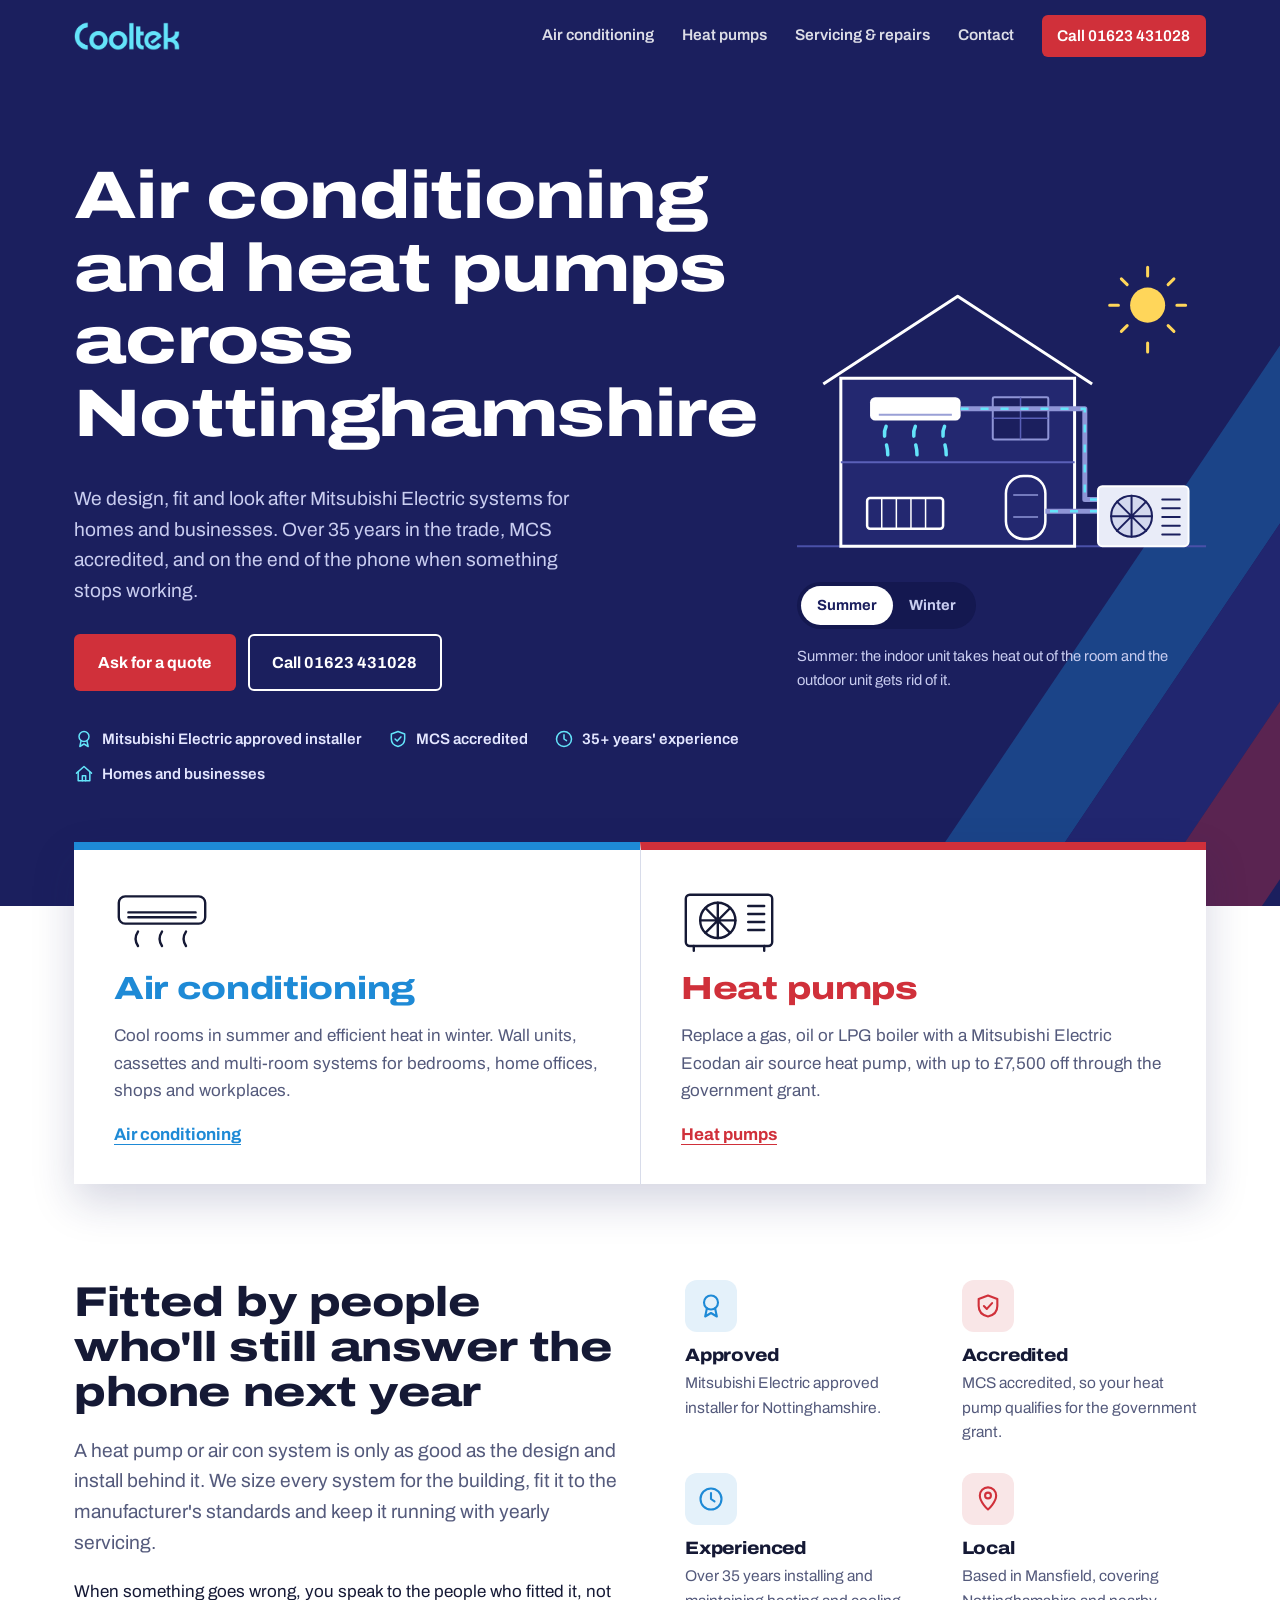
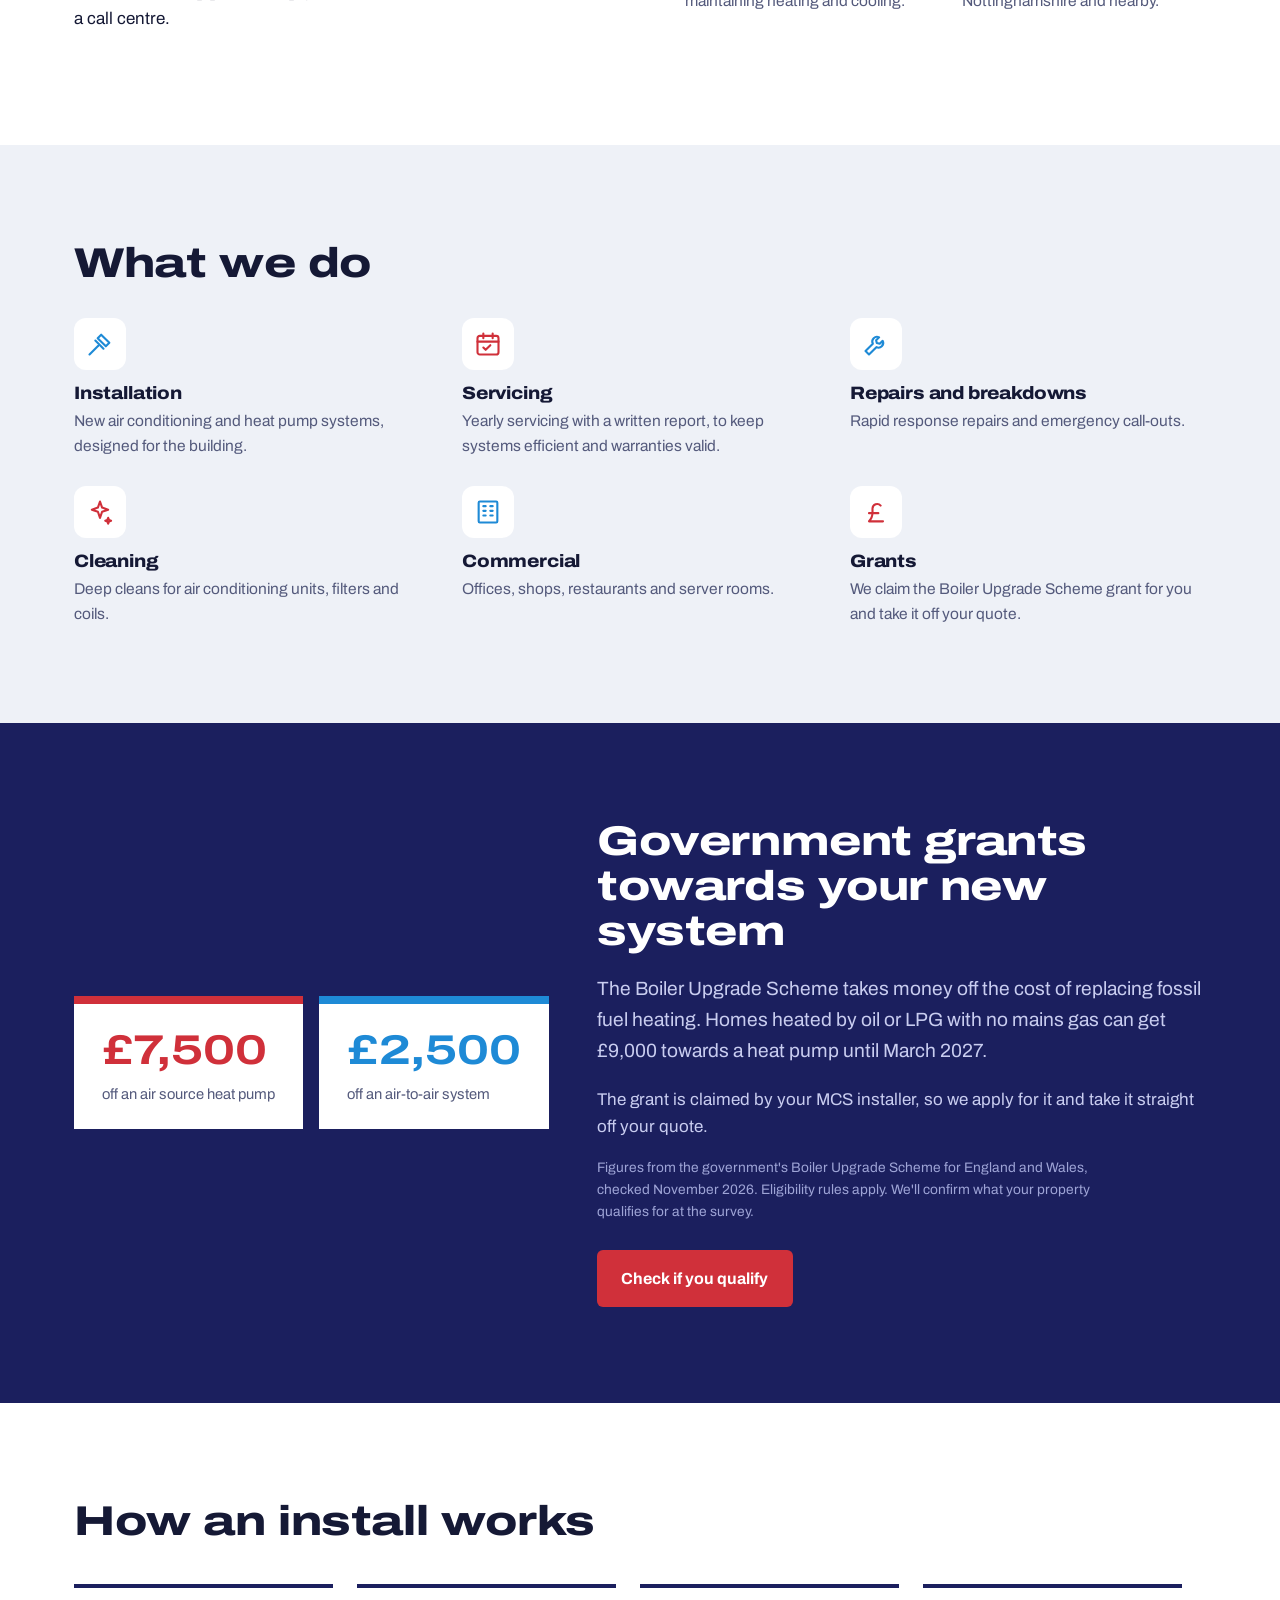
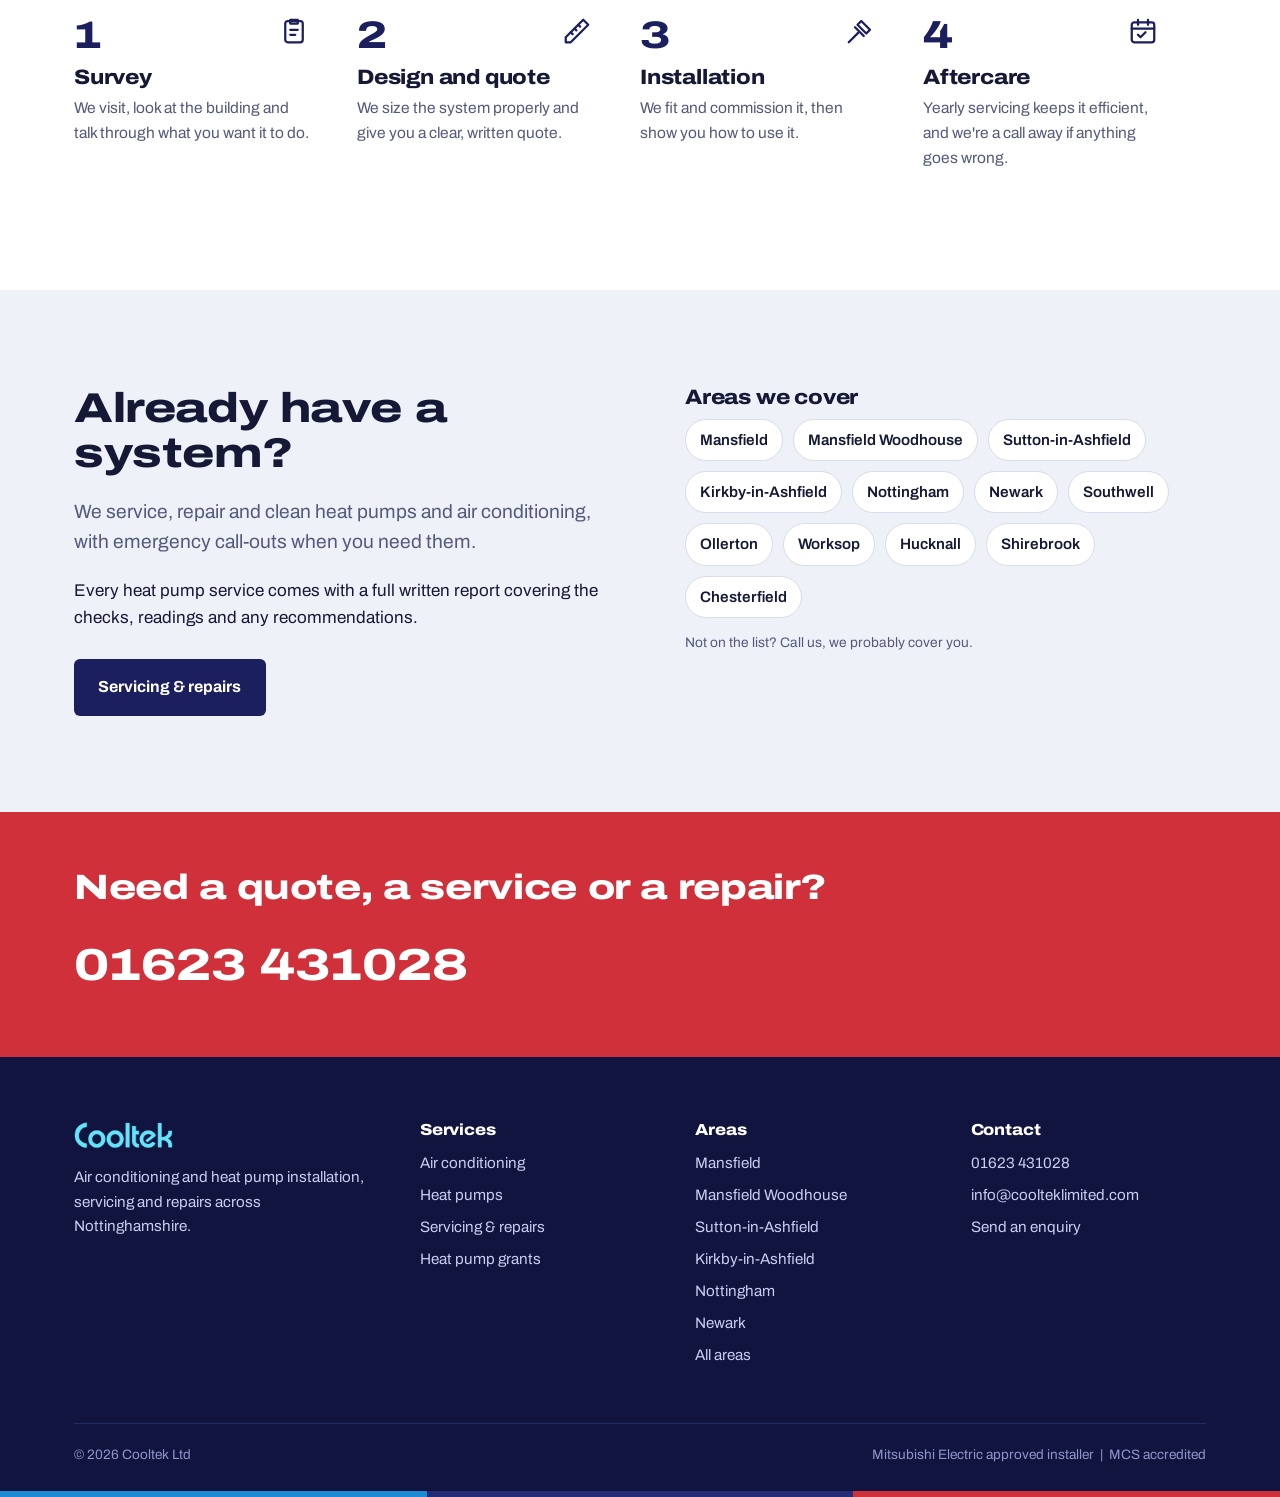
==== commit 537229ff: "Website: interactive summer/winter house hero, icon set, What we do and benefits sections, page head" ====
--- a/index.html
+++ b/index.html
@@ -27,12 +27,40 @@
 
 <script type="application/ld+json">{"@context": "https://schema.org", "@type": "HVACBusiness", "name": "Cooltek Ltd", "telephone": "01623 431028", "email": "info@coolteklimited.com", "areaServed": ["Nottinghamshire", "Mansfield", "Mansfield Woodhouse", "Sutton-in-Ashfield", "Kirkby-in-Ashfield", "Nottingham", "Newark", "Southwell", "Ollerton", "Worksop", "Hucknall", "Shirebrook", "Chesterfield"], "description": "Air conditioning and heat pump installation, servicing and repairs across Nottinghamshire."}</script>
 <section class="hero"><div class="stripes" aria-hidden="true"><i></i><i></i><i></i></div>
-  <div class="wrap">
+  <div class="wrap hero-grid"><div>
     <h1>Air conditioning and heat pumps across Nottinghamshire</h1>
     <p class="lead">We design, fit and look after Mitsubishi Electric systems for homes and businesses. Over 35 years in the trade, MCS accredited, and on the end of the phone when something stops working.</p>
     <div class="actions"><a class="btn btn-red" href="contact.html">Ask for a quote</a><a class="btn btn-line" href="tel:+441623431028">Call 01623 431028</a></div>
-    <ul class="hero-facts"><li>Mitsubishi Electric approved installer</li><li>MCS accredited</li><li>35+ years' experience</li><li>Homes and businesses</li></ul>
+    <ul class="hero-facts"><li><svg class="ico" viewBox="0 0 24 24" aria-hidden="true"><circle cx="12" cy="9" r="6"/><path d="M8.5 14l-1.5 7 5-3 5 3-1.5-7"/></svg>Mitsubishi Electric approved installer</li><li><svg class="ico" viewBox="0 0 24 24" aria-hidden="true"><path d="M12 3l8 3v6c0 5-3.5 8-8 9-4.5-1-8-4-8-9V6z"/><path d="M8.5 12l2.5 2.5 4.5-5"/></svg>MCS accredited</li><li><svg class="ico" viewBox="0 0 24 24" aria-hidden="true"><circle cx="12" cy="12" r="9"/><path d="M12 7v5l3 2"/></svg>35+ years' experience</li><li><svg class="ico" viewBox="0 0 24 24" aria-hidden="true"><path d="M3 11l9-8 9 8"/><path d="M5 10v10h14V10"/><path d="M10 20v-6h4v6"/></svg>Homes and businesses</li></ul>
+  </div><figure class="house-wrap" data-season="summer">
+<svg class="house" viewBox="0 0 560 430" role="img" aria-label="A house with an air conditioning unit, a radiator, a hot water cylinder and an outdoor heat pump">
+  <g class="sky-summer"><circle cx="480" cy="70" r="24" class="sun"/><path class="sunray" d="M480 30v-12M480 122v12M440 70h-12M532 70h-12M452 42l-8-8M508 98l8 8M508 42l8-8M452 98l-8 8"/></g>
+  <g class="sky-winter"><path class="flake" d="M450 40v24M439.6 46l20.8 12M439.6 58l20.8-12"/><path class="flake" d="M510 80v18M502 84.5l16 9M502 93.5l16-9"/><path class="flake" d="M470 110v14M464 113.5l12 7M464 120.5l12-7"/></g>
+  <path class="ground" d="M0 400h560"/>
+  <path class="roof" d="M36 178L220 58l184 120"/>
+  <rect class="wall" x="60" y="170" width="320" height="230"/>
+  <path class="line" d="M60 285h320"/>
+  <rect class="win" x="268" y="196" width="76" height="58" rx="2"/><path class="line thin" d="M306 196v58M268 225h76"/>
+  <g class="ac"><rect x="100" y="196" width="124" height="32" rx="7"/><path d="M112 220h100"/></g>
+  <g class="flows"><path class="flow" d="M122 236c-8 16 8 30 0 48"/><path class="flow" d="M162 236c-8 16 8 30 0 48"/><path class="flow" d="M202 236c-8 16 8 30 0 48"/></g>
+  <g class="rad"><rect x="96" y="334" width="104" height="42" rx="4"/><path d="M116 334v42M136 334v42M156 334v42M176 334v42"/></g>
+  <g class="heat"><path d="M116 324c-6-10 6-16 0-26M148 324c-6-10 6-16 0-26M180 324c-6-10 6-16 0-26"/></g>
+  <g class="cyl"><rect x="286" y="304" width="54" height="86" rx="24"/><path d="M296 330h34M296 360h34"/></g>
+  <path class="pipe" d="M412 352H340M412 336h-18V212H224"/>
+  <path class="pipe-flow" d="M412 352H340M412 336h-18V212H224"/>
+  <g class="odu"><rect x="412" y="318" width="124" height="82" rx="6"/><circle cx="458" cy="359" r="28"/>
+    <g class="fan"><path d="M458 331v56M430 359h56M438 339l40 40M478 339l-40 40"/></g>
+    <path d="M500 336h24M500 348h24M500 360h24M500 372h24M500 384h24"/></g>
+</svg>
+<figcaption>
+  <div class="season-btns" role="group" aria-label="Season">
+    <button type="button" data-set="summer" aria-pressed="true">Summer</button>
+    <button type="button" data-set="winter" aria-pressed="false">Winter</button>
   </div>
+  <p class="cap-summer">Summer: the indoor unit takes heat out of the room and the outdoor unit gets rid of it.</p>
+  <p class="cap-winter">Winter: the outdoor unit draws warmth from the cold air and pumps it into your radiators, rooms and hot water.</p>
+</figcaption>
+</figure></div>
 </section>
 
 <div class="wrap">
@@ -58,12 +86,14 @@
       <p class="lead">A heat pump or air con system is only as good as the design and install behind it. We size every system for the building, fit it to the manufacturer's standards and keep it running with yearly servicing.</p>
       <p>When something goes wrong, you speak to the people who fitted it, not a call centre.</p>
     </div>
-    <ul class="creds">
-      <li><b>Approved</b><span>Mitsubishi Electric approved installer for Nottinghamshire.</span></li>
-      <li><b>Accredited</b><span>MCS accredited, so your heat pump qualifies for the Boiler Upgrade Scheme grant.</span></li>
-      <li><b>Experienced</b><span>Over 35 years installing and maintaining heating and cooling systems.</span></li>
-      <li><b>Local</b><span>Based in Mansfield, covering Nottinghamshire and the surrounding area.</span></li>
-    </ul>
+    <ul class="tiles two"><li><span class="tile-ico"><svg class="ico" viewBox="0 0 24 24" aria-hidden="true"><circle cx="12" cy="9" r="6"/><path d="M8.5 14l-1.5 7 5-3 5 3-1.5-7"/></svg></span><div><h3>Approved</h3><p>Mitsubishi Electric approved installer for Nottinghamshire.</p></div></li><li><span class="tile-ico"><svg class="ico" viewBox="0 0 24 24" aria-hidden="true"><path d="M12 3l8 3v6c0 5-3.5 8-8 9-4.5-1-8-4-8-9V6z"/><path d="M8.5 12l2.5 2.5 4.5-5"/></svg></span><div><h3>Accredited</h3><p>MCS accredited, so your heat pump qualifies for the government grant.</p></div></li><li><span class="tile-ico"><svg class="ico" viewBox="0 0 24 24" aria-hidden="true"><circle cx="12" cy="12" r="9"/><path d="M12 7v5l3 2"/></svg></span><div><h3>Experienced</h3><p>Over 35 years installing and maintaining heating and cooling.</p></div></li><li><span class="tile-ico"><svg class="ico" viewBox="0 0 24 24" aria-hidden="true"><path d="M12 21s-7-6.2-7-12a7 7 0 0 1 14 0c0 5.8-7 12-7 12z"/><circle cx="12" cy="9" r="2.5"/></svg></span><div><h3>Local</h3><p>Based in Mansfield, covering Nottinghamshire and nearby.</p></div></li></ul>
+  </div>
+</section>
+
+<section class="section mist">
+  <div class="wrap">
+    <h2>What we do</h2>
+    <ul class="tiles three"><li><span class="tile-ico"><svg class="ico" viewBox="0 0 24 24" aria-hidden="true"><path d="M3 21l7.5-7.5"/><path d="M13 4l7 7-3 3-7-7z"/><path d="M8 9l7 7"/></svg></span><div><h3>Installation</h3><p>New air conditioning and heat pump systems, designed for the building.</p></div></li><li><span class="tile-ico"><svg class="ico" viewBox="0 0 24 24" aria-hidden="true"><rect x="3" y="5" width="18" height="16" rx="2"/><path d="M3 10h18M8 3v4M16 3v4M8 15l2 2 4-4"/></svg></span><div><h3>Servicing</h3><p>Yearly servicing with a written report, to keep systems efficient and warranties valid.</p></div></li><li><span class="tile-ico"><svg class="ico" viewBox="0 0 24 24" aria-hidden="true"><path d="M14.7 6.3a4 4 0 0 0-5.4 5.4L3 18l3 3 6.3-6.3a4 4 0 0 0 5.4-5.4l-2.5 2.5-2.5-.6-.6-2.5z"/></svg></span><div><h3>Repairs and breakdowns</h3><p>Rapid response repairs and emergency call-outs.</p></div></li><li><span class="tile-ico"><svg class="ico" viewBox="0 0 24 24" aria-hidden="true"><path d="M12 3l1.8 5.2L19 10l-5.2 1.8L12 17l-1.8-5.2L5 10l5.2-1.8z"/><path d="M19 17l.7 1.8 1.8.7-1.8.7-.7 1.8-.7-1.8-1.8-.7 1.8-.7z"/></svg></span><div><h3>Cleaning</h3><p>Deep cleans for air conditioning units, filters and coils.</p></div></li><li><span class="tile-ico"><svg class="ico" viewBox="0 0 24 24" aria-hidden="true"><rect x="4" y="3" width="16" height="18" rx="1"/><path d="M8 7h2M14 7h2M8 11h2M14 11h2M8 15h2M14 15h2"/></svg></span><div><h3>Commercial</h3><p>Offices, shops, restaurants and server rooms.</p></div></li><li><span class="tile-ico"><svg class="ico" viewBox="0 0 24 24" aria-hidden="true"><path d="M16 6.5A4 4 0 0 0 9 9v3.5c0 3-1 5.5-3 7.5h12M6 13h8"/></svg></span><div><h3>Grants</h3><p>We claim the Boiler Upgrade Scheme grant for you and take it off your quote.</p></div></li></ul>
   </div>
 </section>
 
@@ -87,10 +117,10 @@
   <div class="wrap">
     <h2>How an install works</h2>
     <ol class="steps">
-      <li><h3>Survey</h3><p>We visit, look at the building and talk through what you want it to do.</p></li>
-      <li><h3>Design and quote</h3><p>We size the system properly and give you a clear, written quote.</p></li>
-      <li><h3>Installation</h3><p>We fit and commission it, then show you how to use it.</p></li>
-      <li><h3>Aftercare</h3><p>Yearly servicing keeps it efficient, and we're a call away if anything goes wrong.</p></li>
+      <li><svg class="ico step-ico" viewBox="0 0 24 24" aria-hidden="true"><rect x="5" y="4" width="14" height="17" rx="2"/><path d="M9 3h6v3H9zM9 11h6M9 15h4"/></svg><h3>Survey</h3><p>We visit, look at the building and talk through what you want it to do.</p></li>
+      <li><svg class="ico step-ico" viewBox="0 0 24 24" aria-hidden="true"><path d="M3 17L17 3l4 4L7 21H3z"/><path d="M13 7l1.5 1.5M10 10l1.5 1.5M7 13l1.5 1.5"/></svg><h3>Design and quote</h3><p>We size the system properly and give you a clear, written quote.</p></li>
+      <li><svg class="ico step-ico" viewBox="0 0 24 24" aria-hidden="true"><path d="M3 21l7.5-7.5"/><path d="M13 4l7 7-3 3-7-7z"/><path d="M8 9l7 7"/></svg><h3>Installation</h3><p>We fit and commission it, then show you how to use it.</p></li>
+      <li><svg class="ico step-ico" viewBox="0 0 24 24" aria-hidden="true"><rect x="3" y="5" width="18" height="16" rx="2"/><path d="M3 10h18M8 3v4M16 3v4M8 15l2 2 4-4"/></svg><h3>Aftercare</h3><p>Yearly servicing keeps it efficient, and we're a call away if anything goes wrong.</p></li>
     </ol>
   </div>
 </section>
--- a/assets/site.css
+++ b/assets/site.css
@@ -218,3 +218,99 @@
   .site-foot .cols{grid-template-columns:1fr}
   .page-head .stripes{opacity:.4}
 }
+
+/* ===== icons ===== */
+.ico{width:24px;height:24px;fill:none;stroke:currentColor;stroke-width:1.8;stroke-linecap:round;stroke-linejoin:round;flex:none}
+.hero-facts .ico{width:20px;height:20px;color:var(--cyan)}
+.hero-facts li::before{display:none}
+.tile-ico{display:inline-grid;place-items:center;width:52px;height:52px;border-radius:12px;background:color-mix(in srgb,var(--accent) 12%,#fff);color:var(--accent);margin-bottom:14px}
+.tile-ico .ico{width:28px;height:28px}
+.tiles{list-style:none;padding:0;margin:32px 0 0;display:grid;gap:28px 32px}
+.tiles.two{grid-template-columns:1fr 1fr;margin-top:0}
+.tiles.three{grid-template-columns:repeat(3,1fr)}
+.tiles.four{grid-template-columns:repeat(4,1fr);margin-top:0}
+.tiles li{display:block}
+.tiles h3{font-size:1.12rem;margin-bottom:.3em}
+.tiles p{color:var(--muted);font-size:.97rem;margin:0}
+.section.mist .tile-ico{background:#fff}
+.tiles li:nth-child(odd) .tile-ico{--accent:var(--blue)}
+.tiles li:nth-child(even) .tile-ico{--accent:var(--red)}
+.theme-cool .tiles li .tile-ico{--accent:var(--blue)}
+.theme-warm .tiles li .tile-ico{--accent:var(--red)}
+.step-ico{width:30px;height:30px;color:var(--navy);float:right;margin-top:-50px}
+.contact-side p .ico{width:20px;height:20px;vertical-align:-4px;margin-right:6px;color:var(--cyan)}
+
+/* page head art */
+.head-grid{display:grid;grid-template-columns:1fr auto;gap:40px;align-items:center}
+.head-art svg{width:220px;height:auto;color:#fff}
+.head-art .ill-line{stroke-width:2.4}
+.theme-cool .head-art svg{color:var(--cyan)}
+.theme-warm .head-art svg{color:#ff8a92}
+.head-ico{width:150px;height:150px;fill:none;stroke:var(--cyan);stroke-width:1.2;stroke-linecap:round;stroke-linejoin:round}
+
+/* ===== hero house ===== */
+.hero-grid{display:grid;grid-template-columns:1.05fr 1fr;gap:40px;align-items:center}
+.hero .stripes{opacity:.35}
+.house-wrap{margin:0;position:relative}
+.house{width:100%;height:auto;display:block;overflow:visible}
+.house *{vector-effect:non-scaling-stroke}
+.house .ground{stroke:#4a50a8;stroke-width:2}
+.house .roof{fill:none;stroke:#fff;stroke-width:3;stroke-linejoin:round}
+.house .wall{fill:#232870;stroke:#fff;stroke-width:3}
+.house .line{stroke:#5a60b8;stroke-width:2}
+.house .line.thin{stroke-width:1.5}
+.house .win{fill:#1b1f5e;stroke:#8f95d6;stroke-width:2}
+.house .ac rect{fill:#fff}
+.house .ac path{stroke:#9aa0d6;stroke-width:2}
+.house .rad rect{fill:none;stroke:#fff;stroke-width:2.5}
+.house .rad path{stroke:#fff;stroke-width:1.5}
+.house .cyl rect{fill:none;stroke:#fff;stroke-width:2.5}
+.house .cyl path{stroke:#8f95d6;stroke-width:1.5}
+.house .odu rect{fill:#e9ecf8;stroke:#fff;stroke-width:2}
+.house .odu circle{fill:#d3d8ee;stroke:#1b1f5e;stroke-width:2}
+.house .odu path{stroke:#1b1f5e;stroke-width:2;stroke-linecap:round}
+.house .fan{transform-origin:458px 359px;transform-box:view-box}
+.house .pipe{fill:none;stroke:#8f95d6;stroke-width:5;stroke-linejoin:round}
+.house .pipe-flow{fill:none;stroke:var(--flow);stroke-width:2.5;stroke-dasharray:8 12;stroke-linejoin:round}
+.house .flow{fill:none;stroke:var(--flow);stroke-width:3.5;stroke-linecap:round;stroke-dasharray:10 9}
+.house .heat path{fill:none;stroke:#ff6b75;stroke-width:3;stroke-linecap:round;opacity:0;transition:opacity .5s}
+.house .sun{fill:#ffd65a}
+.house .sunray{stroke:#ffd65a;stroke-width:3;stroke-linecap:round}
+.house .flake{stroke:#fff;stroke-width:2.5;stroke-linecap:round}
+.house .sky-summer,.house .sky-winter{transition:opacity .5s}
+.house-wrap[data-season=summer]{--flow:var(--cyan)}
+.house-wrap[data-season=winter]{--flow:#ff6b75}
+.house-wrap[data-season=summer] .sky-winter{opacity:0}
+.house-wrap[data-season=winter] .sky-summer{opacity:0}
+.house-wrap[data-season=winter] .heat path{opacity:1}
+.house-wrap figcaption{margin-top:14px;display:flex;align-items:center;gap:16px;flex-wrap:wrap}
+.season-btns{display:inline-flex;background:#141850;border-radius:999px;padding:4px}
+.season-btns button{background:none;border:0;color:#c9cdf0;font:inherit;font-weight:700;font-size:.92rem;padding:8px 16px;border-radius:999px;cursor:pointer}
+.season-btns button[aria-pressed=true]{background:#fff;color:var(--navy)}
+.house-wrap figcaption p{margin:0;flex:1;min-width:220px;font-size:.92rem;color:#c9cdf0}
+.house-wrap[data-season=summer] .cap-winter,.house-wrap[data-season=winter] .cap-summer{display:none}
+@media (prefers-reduced-motion:no-preference){
+  .house .fan{animation:spin 1.6s linear infinite}
+  .house .flow{animation:dash 1.1s linear infinite}
+  .house .pipe-flow{animation:dash 1.4s linear infinite}
+  .house-wrap[data-season=winter] .pipe-flow{animation-direction:reverse}
+  .house .heat path{animation:rise 2s ease-in-out infinite}
+  @keyframes spin{to{transform:rotate(360deg)}}
+  @keyframes dash{to{stroke-dashoffset:-38}}
+  @keyframes rise{0%,100%{transform:translateY(0)}50%{transform:translateY(-5px)}}
+}
+
+@media (max-width:900px){
+  .hero-grid{grid-template-columns:1fr}
+  .house-wrap{max-width:520px}
+  .tiles.three{grid-template-columns:1fr 1fr}
+  .tiles.four{grid-template-columns:1fr 1fr}
+  .head-grid{grid-template-columns:1fr}
+  .head-art{display:none}
+}
+@media (max-width:600px){
+  .tiles.two,.tiles.three,.tiles.four{grid-template-columns:1fr}
+  .tiles li{display:grid;grid-template-columns:52px 1fr;gap:16px;align-items:start}
+  .tiles li .tile-ico{margin:0}
+  .step-ico{margin-top:-46px}
+}
